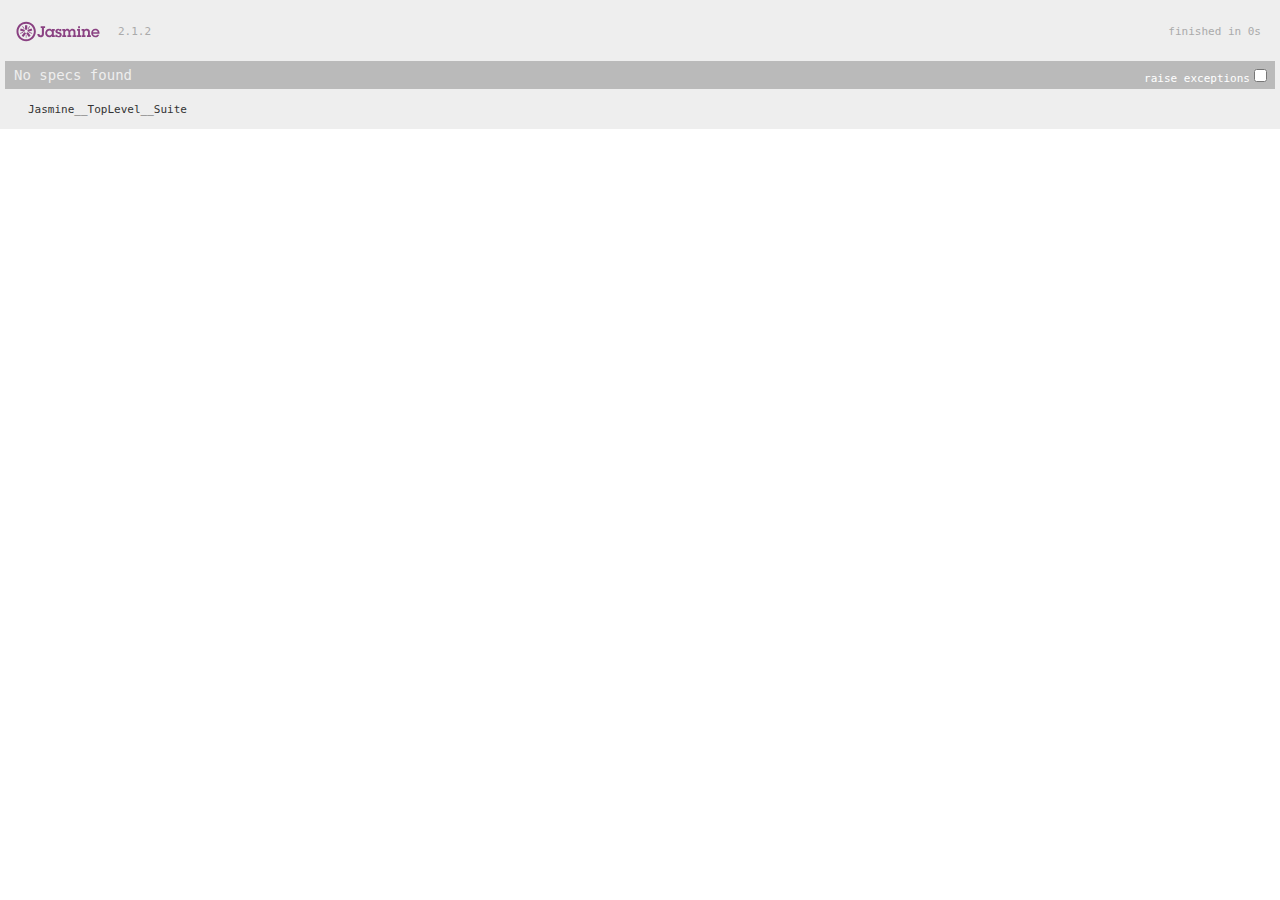
==== SpecRunner.html @ d7ac87a3 "initial commit, jasmine is setup" ====
<!DOCTYPE html>
<html>
<head>
  <meta charset="utf-8">
  <title>Jasmine Spec Runner v2.1.2</title>
  <link rel="shortcut icon" type="image/png" href="lib/jasmine-2.1.2/jasmine_favicon.png">
  <link rel="stylesheet" href="lib/jasmine-2.1.2/jasmine.css">
  
  <script src="lib/jasmine-2.1.2/jasmine.js"></script>
  <script src="lib/jasmine-2.1.2/jasmine-html.js"></script>
  <script src="lib/jasmine-2.1.2/boot.js"></script>

  <!-- include source files here... -->
  <script src='src/board.js'></script>
  
  
  <!-- include spec files here... -->
  <script src="spec/boardSpec.js" type="text/javascript"></script>
  

</head>

<body>
</body>
</html>
---- lib/jasmine-2.1.2/jasmine.css ----
body { overflow-y: scroll; }

.jasmine_html-reporter { background-color: #eee; padding: 5px; margin: -8px; font-size: 11px; font-family: Monaco, "Lucida Console", monospace; line-height: 14px; color: #333; }
.jasmine_html-reporter a { text-decoration: none; }
.jasmine_html-reporter a:hover { text-decoration: underline; }
.jasmine_html-reporter p, .jasmine_html-reporter h1, .jasmine_html-reporter h2, .jasmine_html-reporter h3, .jasmine_html-reporter h4, .jasmine_html-reporter h5, .jasmine_html-reporter h6 { margin: 0; line-height: 14px; }
.jasmine_html-reporter .banner, .jasmine_html-reporter .symbol-summary, .jasmine_html-reporter .summary, .jasmine_html-reporter .result-message, .jasmine_html-reporter .spec .description, .jasmine_html-reporter .spec-detail .description, .jasmine_html-reporter .alert .bar, .jasmine_html-reporter .stack-trace { padding-left: 9px; padding-right: 9px; }
.jasmine_html-reporter .banner { position: relative; }
.jasmine_html-reporter .banner .title { background: url('[data-uri]') no-repeat; background: url('[data-uri]') no-repeat, none; -moz-background-size: 100%; -o-background-size: 100%; -webkit-background-size: 100%; background-size: 100%; display: block; float: left; width: 90px; height: 25px; }
.jasmine_html-reporter .banner .version { margin-left: 14px; position: relative; top: 6px; }
.jasmine_html-reporter .banner .duration { position: absolute; right: 14px; top: 6px; }
.jasmine_html-reporter #jasmine_content { position: fixed; right: 100%; }
.jasmine_html-reporter .version { color: #aaa; }
.jasmine_html-reporter .banner { margin-top: 14px; }
.jasmine_html-reporter .duration { color: #aaa; float: right; }
.jasmine_html-reporter .symbol-summary { overflow: hidden; *zoom: 1; margin: 14px 0; }
.jasmine_html-reporter .symbol-summary li { display: inline-block; height: 8px; width: 14px; font-size: 16px; }
.jasmine_html-reporter .symbol-summary li.passed { font-size: 14px; }
.jasmine_html-reporter .symbol-summary li.passed:before { color: #007069; content: "\02022"; }
.jasmine_html-reporter .symbol-summary li.failed { line-height: 9px; }
.jasmine_html-reporter .symbol-summary li.failed:before { color: #ca3a11; content: "\d7"; font-weight: bold; margin-left: -1px; }
.jasmine_html-reporter .symbol-summary li.disabled { font-size: 14px; }
.jasmine_html-reporter .symbol-summary li.disabled:before { color: #bababa; content: "\02022"; }
.jasmine_html-reporter .symbol-summary li.pending { line-height: 17px; }
.jasmine_html-reporter .symbol-summary li.pending:before { color: #ba9d37; content: "*"; }
.jasmine_html-reporter .symbol-summary li.empty { font-size: 14px; }
.jasmine_html-reporter .symbol-summary li.empty:before { color: #ba9d37; content: "\02022"; }
.jasmine_html-reporter .exceptions { color: #fff; float: right; margin-top: 5px; margin-right: 5px; }
.jasmine_html-reporter .bar { line-height: 28px; font-size: 14px; display: block; color: #eee; }
.jasmine_html-reporter .bar.failed { background-color: #ca3a11; }
.jasmine_html-reporter .bar.passed { background-color: #007069; }
.jasmine_html-reporter .bar.skipped { background-color: #bababa; }
.jasmine_html-reporter .bar.errored { background-color: #ca3a11; }
.jasmine_html-reporter .bar.menu { background-color: #fff; color: #aaa; }
.jasmine_html-reporter .bar.menu a { color: #333; }
.jasmine_html-reporter .bar a { color: white; }
.jasmine_html-reporter.spec-list .bar.menu.failure-list, .jasmine_html-reporter.spec-list .results .failures { display: none; }
.jasmine_html-reporter.failure-list .bar.menu.spec-list, .jasmine_html-reporter.failure-list .summary { display: none; }
.jasmine_html-reporter .running-alert { background-color: #666; }
.jasmine_html-reporter .results { margin-top: 14px; }
.jasmine_html-reporter.showDetails .summaryMenuItem { font-weight: normal; text-decoration: inherit; }
.jasmine_html-reporter.showDetails .summaryMenuItem:hover { text-decoration: underline; }
.jasmine_html-reporter.showDetails .detailsMenuItem { font-weight: bold; text-decoration: underline; }
.jasmine_html-reporter.showDetails .summary { display: none; }
.jasmine_html-reporter.showDetails #details { display: block; }
.jasmine_html-reporter .summaryMenuItem { font-weight: bold; text-decoration: underline; }
.jasmine_html-reporter .summary { margin-top: 14px; }
.jasmine_html-reporter .summary ul { list-style-type: none; margin-left: 14px; padding-top: 0; padding-left: 0; }
.jasmine_html-reporter .summary ul.suite { margin-top: 7px; margin-bottom: 7px; }
.jasmine_html-reporter .summary li.passed a { color: #007069; }
.jasmine_html-reporter .summary li.failed a { color: #ca3a11; }
.jasmine_html-reporter .summary li.empty a { color: #ba9d37; }
.jasmine_html-reporter .summary li.pending a { color: #ba9d37; }
.jasmine_html-reporter .description + .suite { margin-top: 0; }
.jasmine_html-reporter .suite { margin-top: 14px; }
.jasmine_html-reporter .suite a { color: #333; }
.jasmine_html-reporter .failures .spec-detail { margin-bottom: 28px; }
.jasmine_html-reporter .failures .spec-detail .description { background-color: #ca3a11; }
.jasmine_html-reporter .failures .spec-detail .description a { color: white; }
.jasmine_html-reporter .result-message { padding-top: 14px; color: #333; white-space: pre; }
.jasmine_html-reporter .result-message span.result { display: block; }
.jasmine_html-reporter .stack-trace { margin: 5px 0 0 0; max-height: 224px; overflow: auto; line-height: 18px; color: #666; border: 1px solid #ddd; background: white; white-space: pre; }
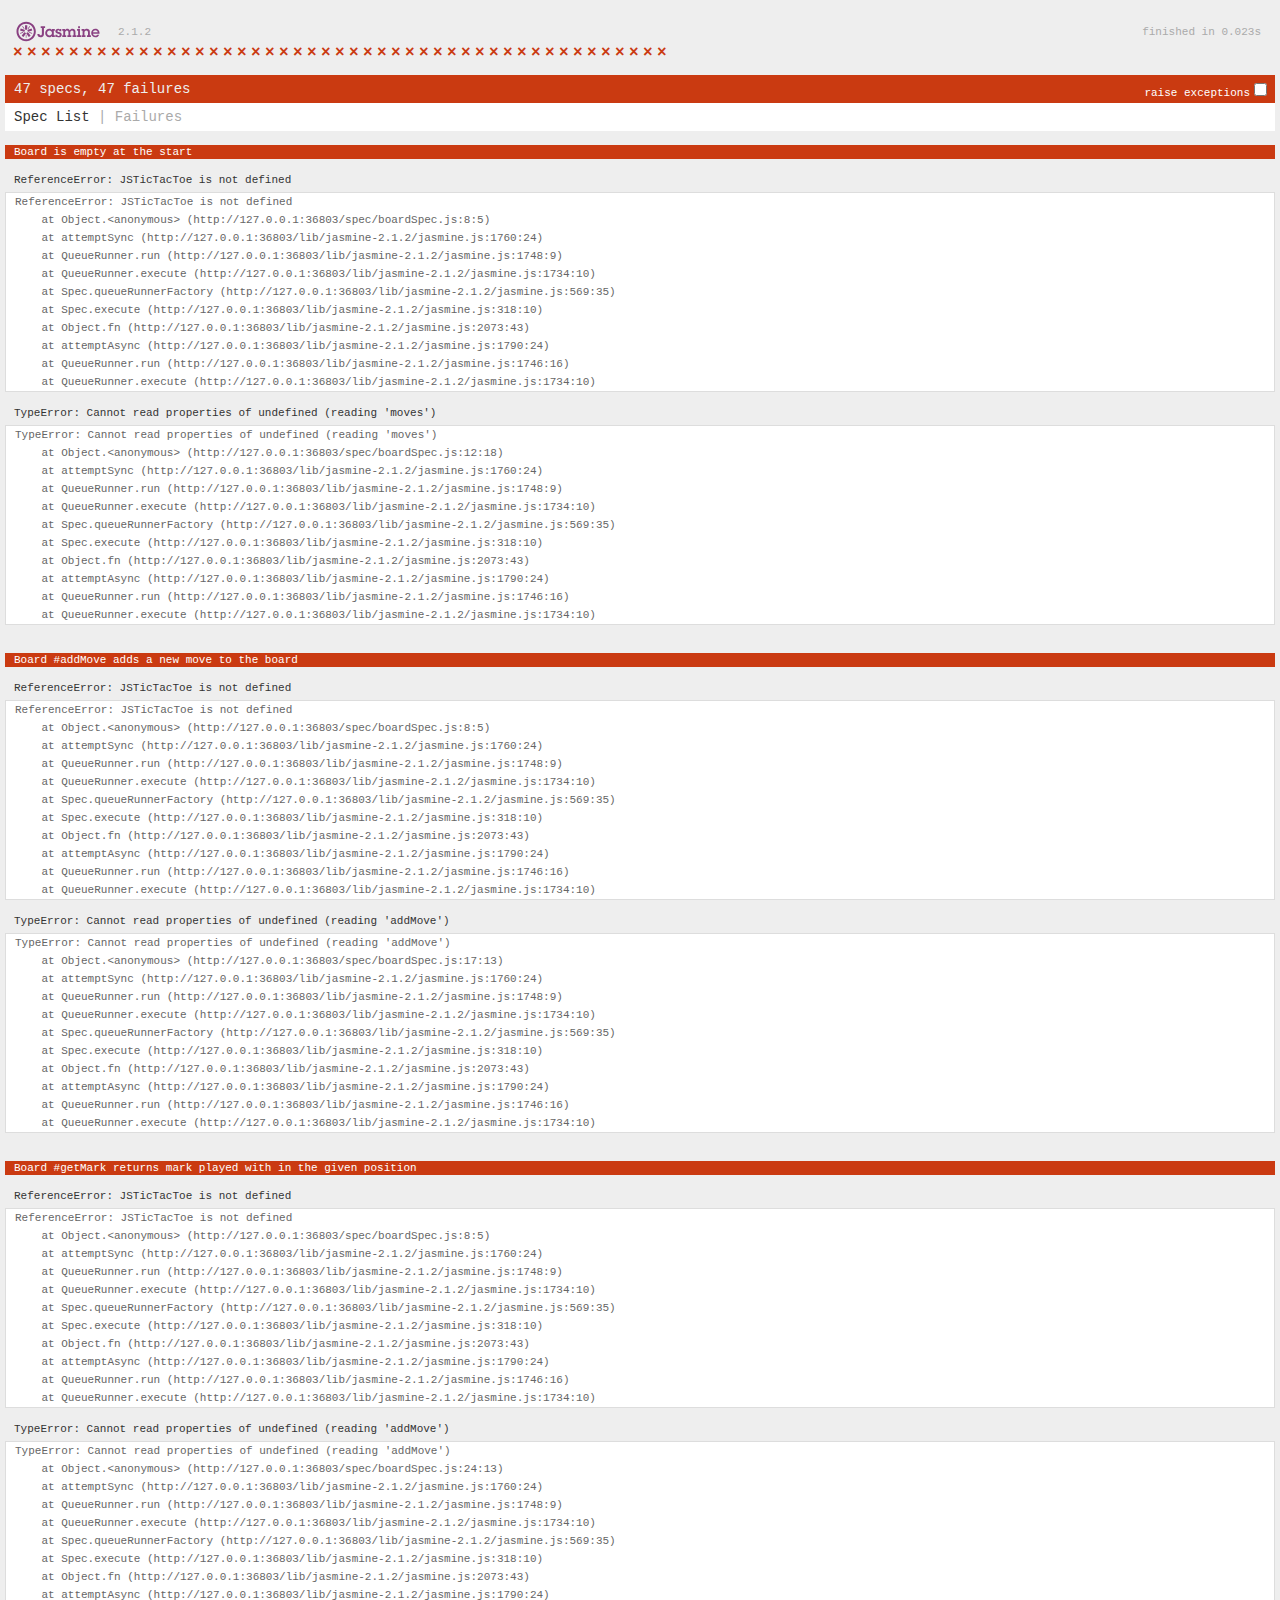
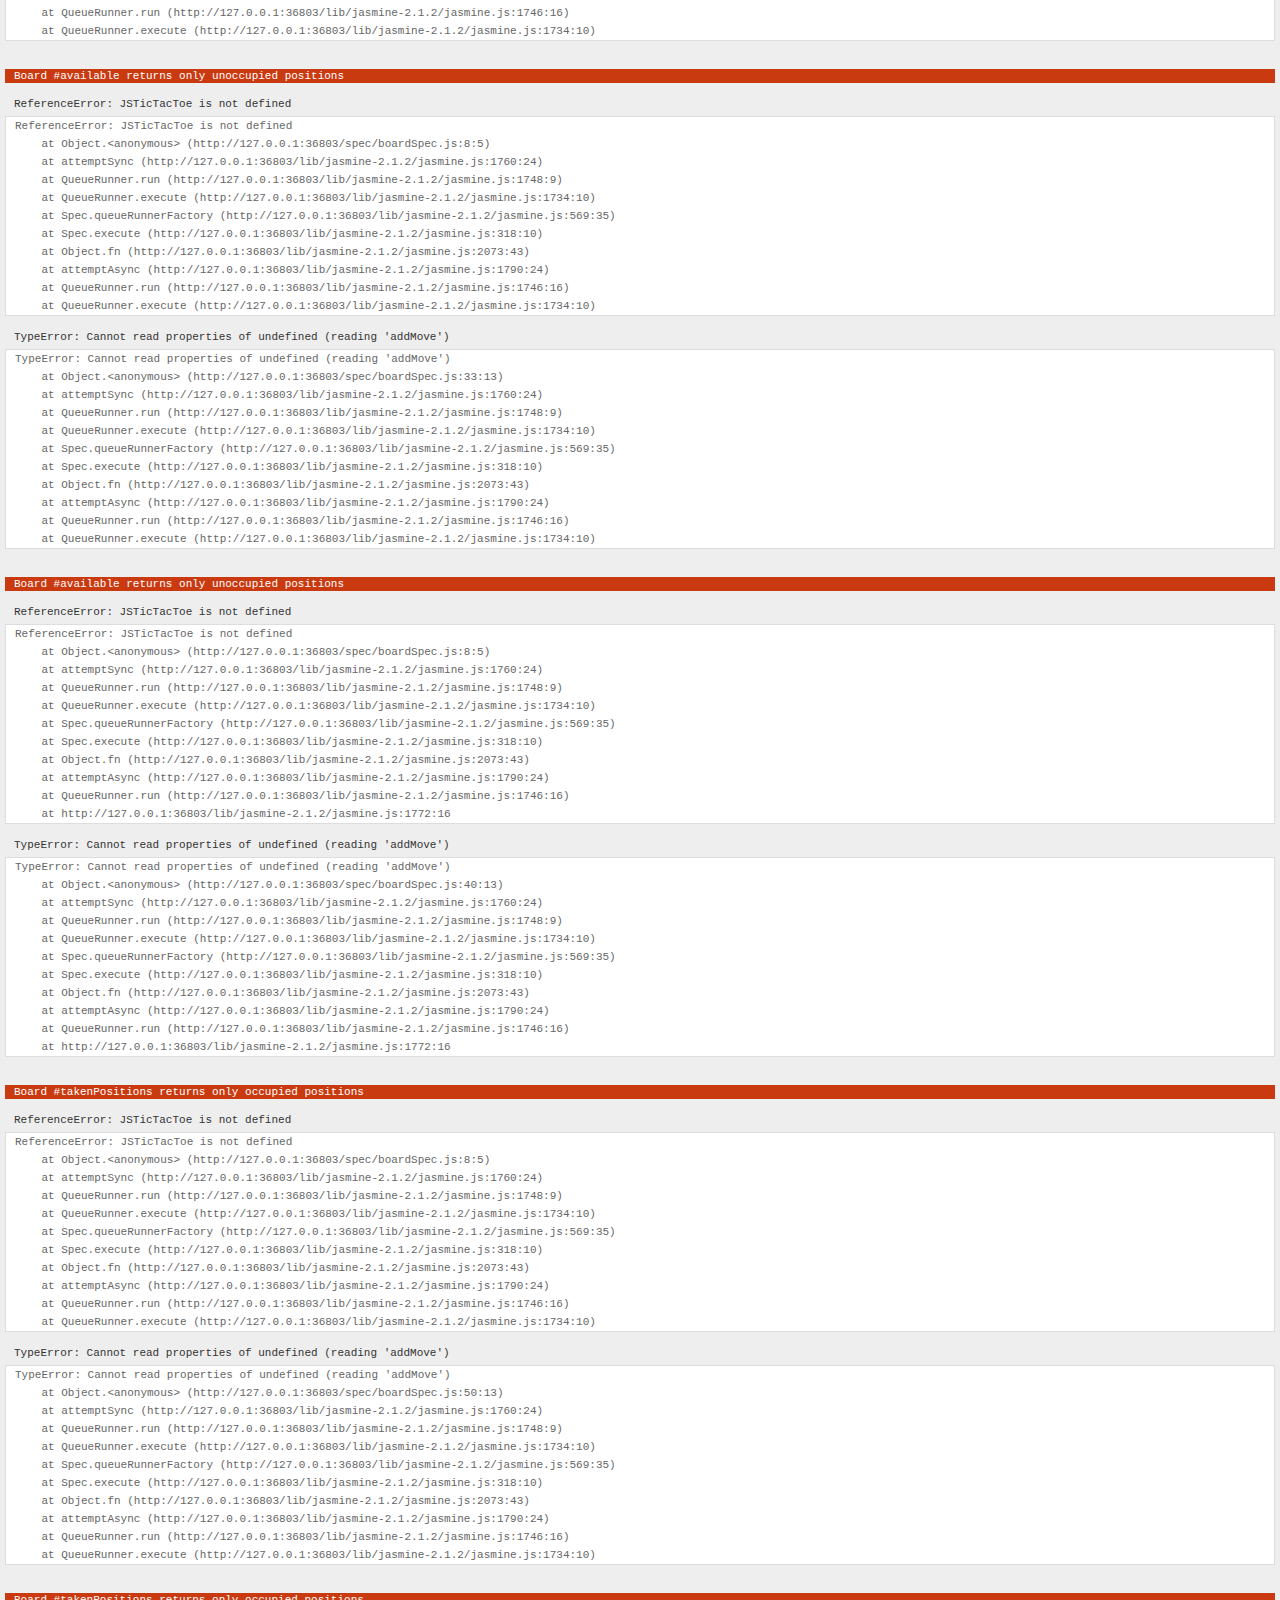
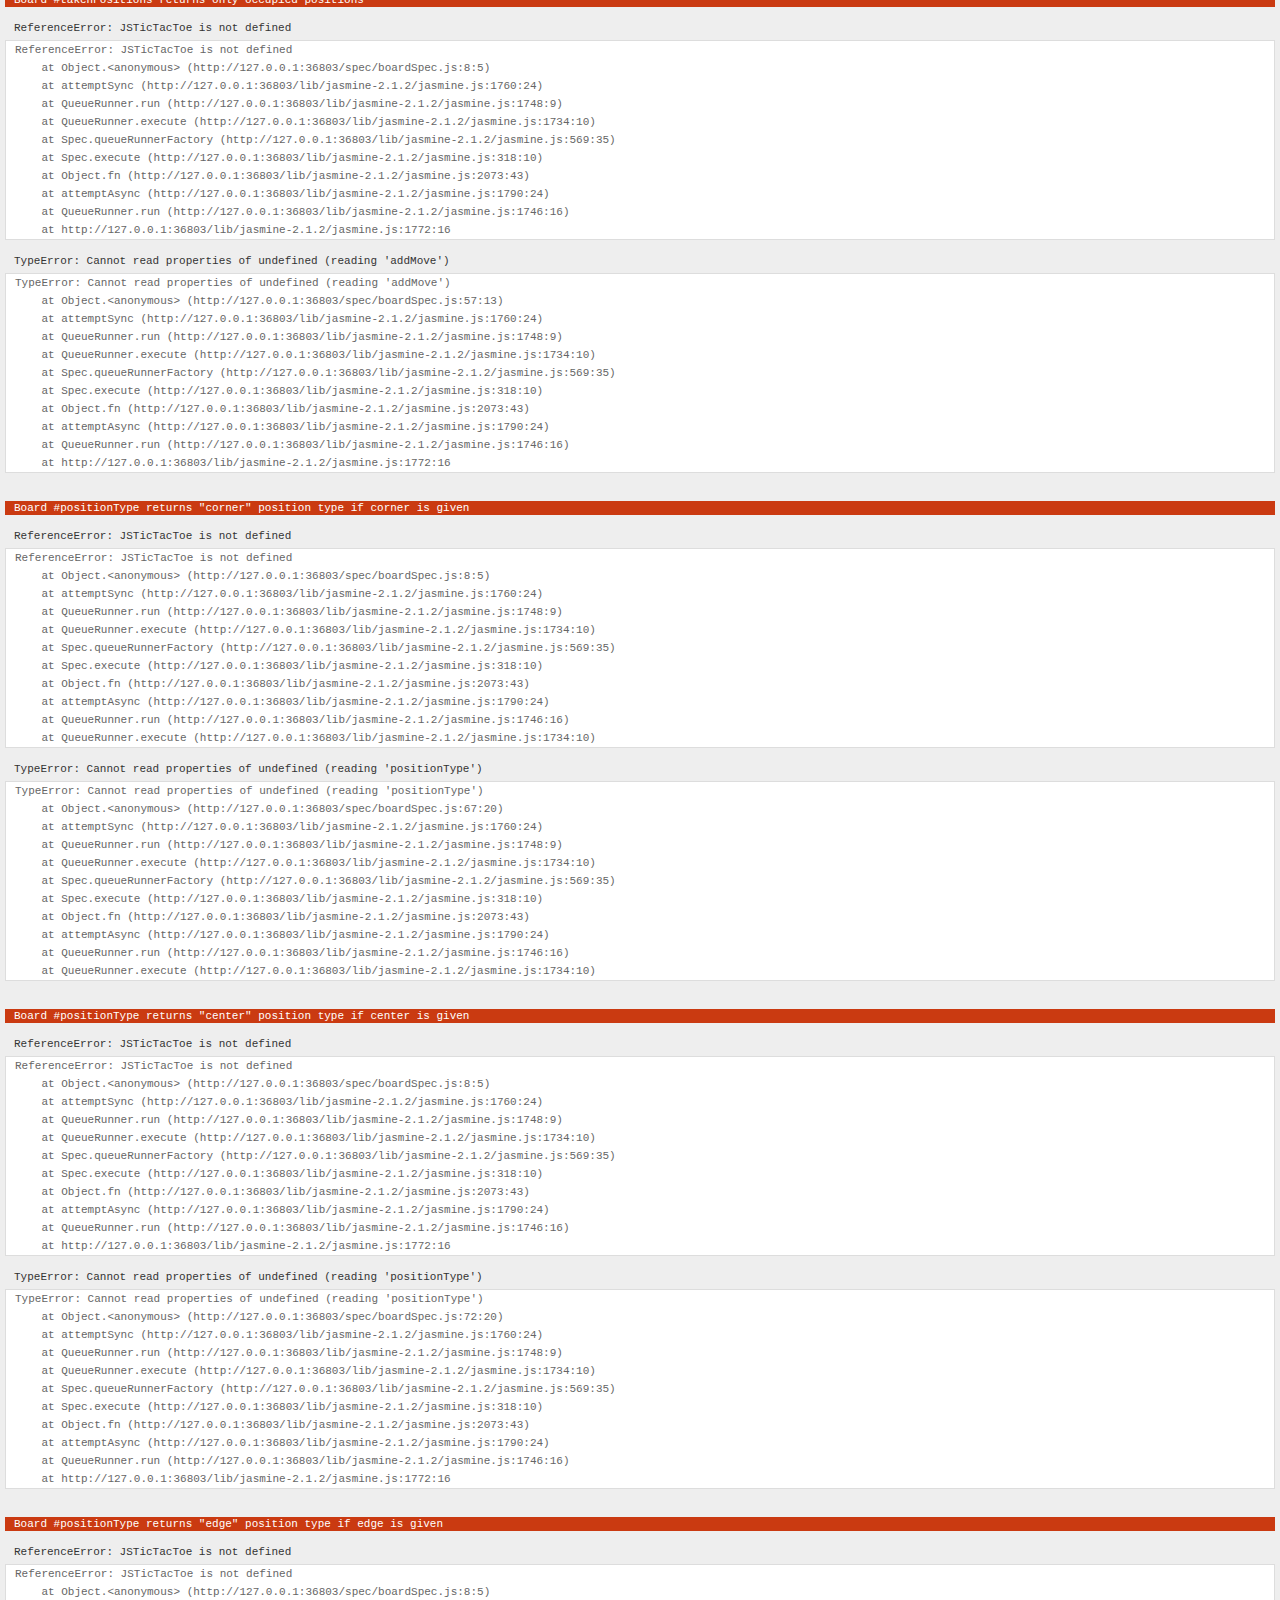
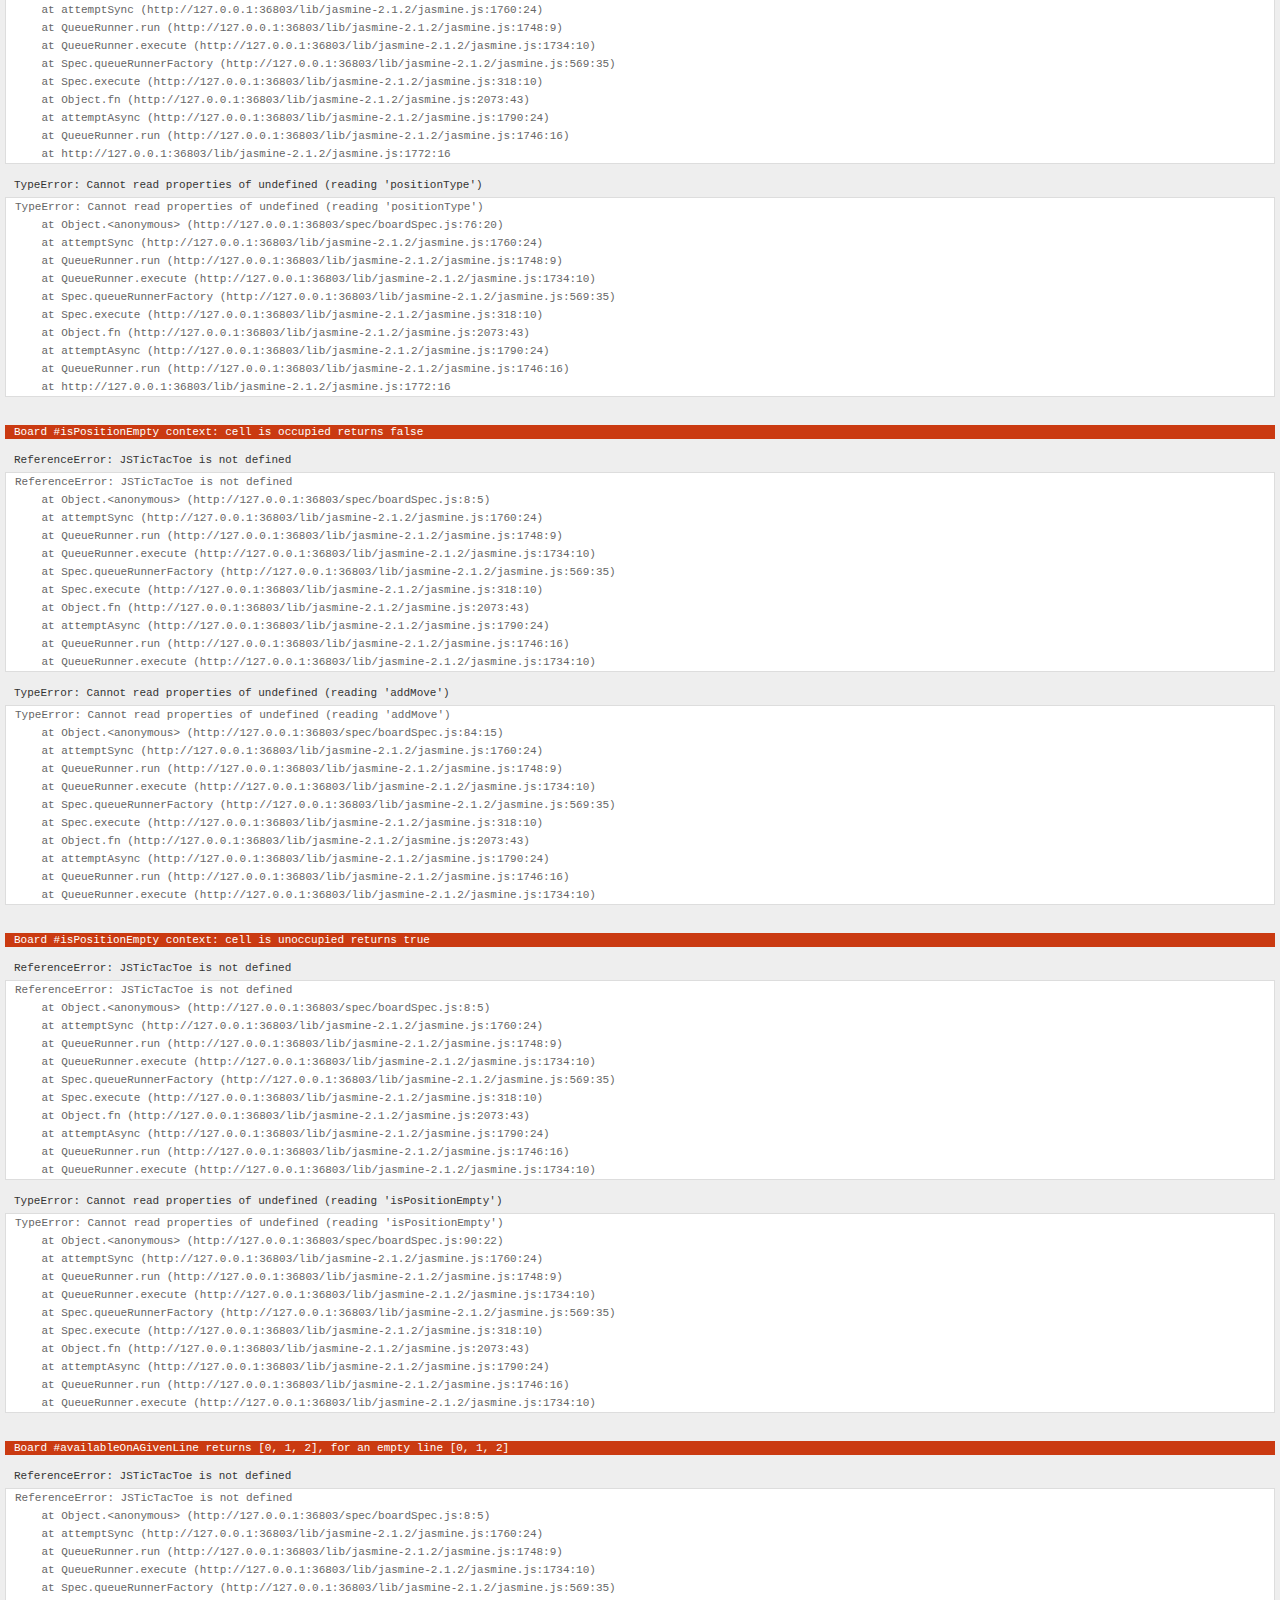
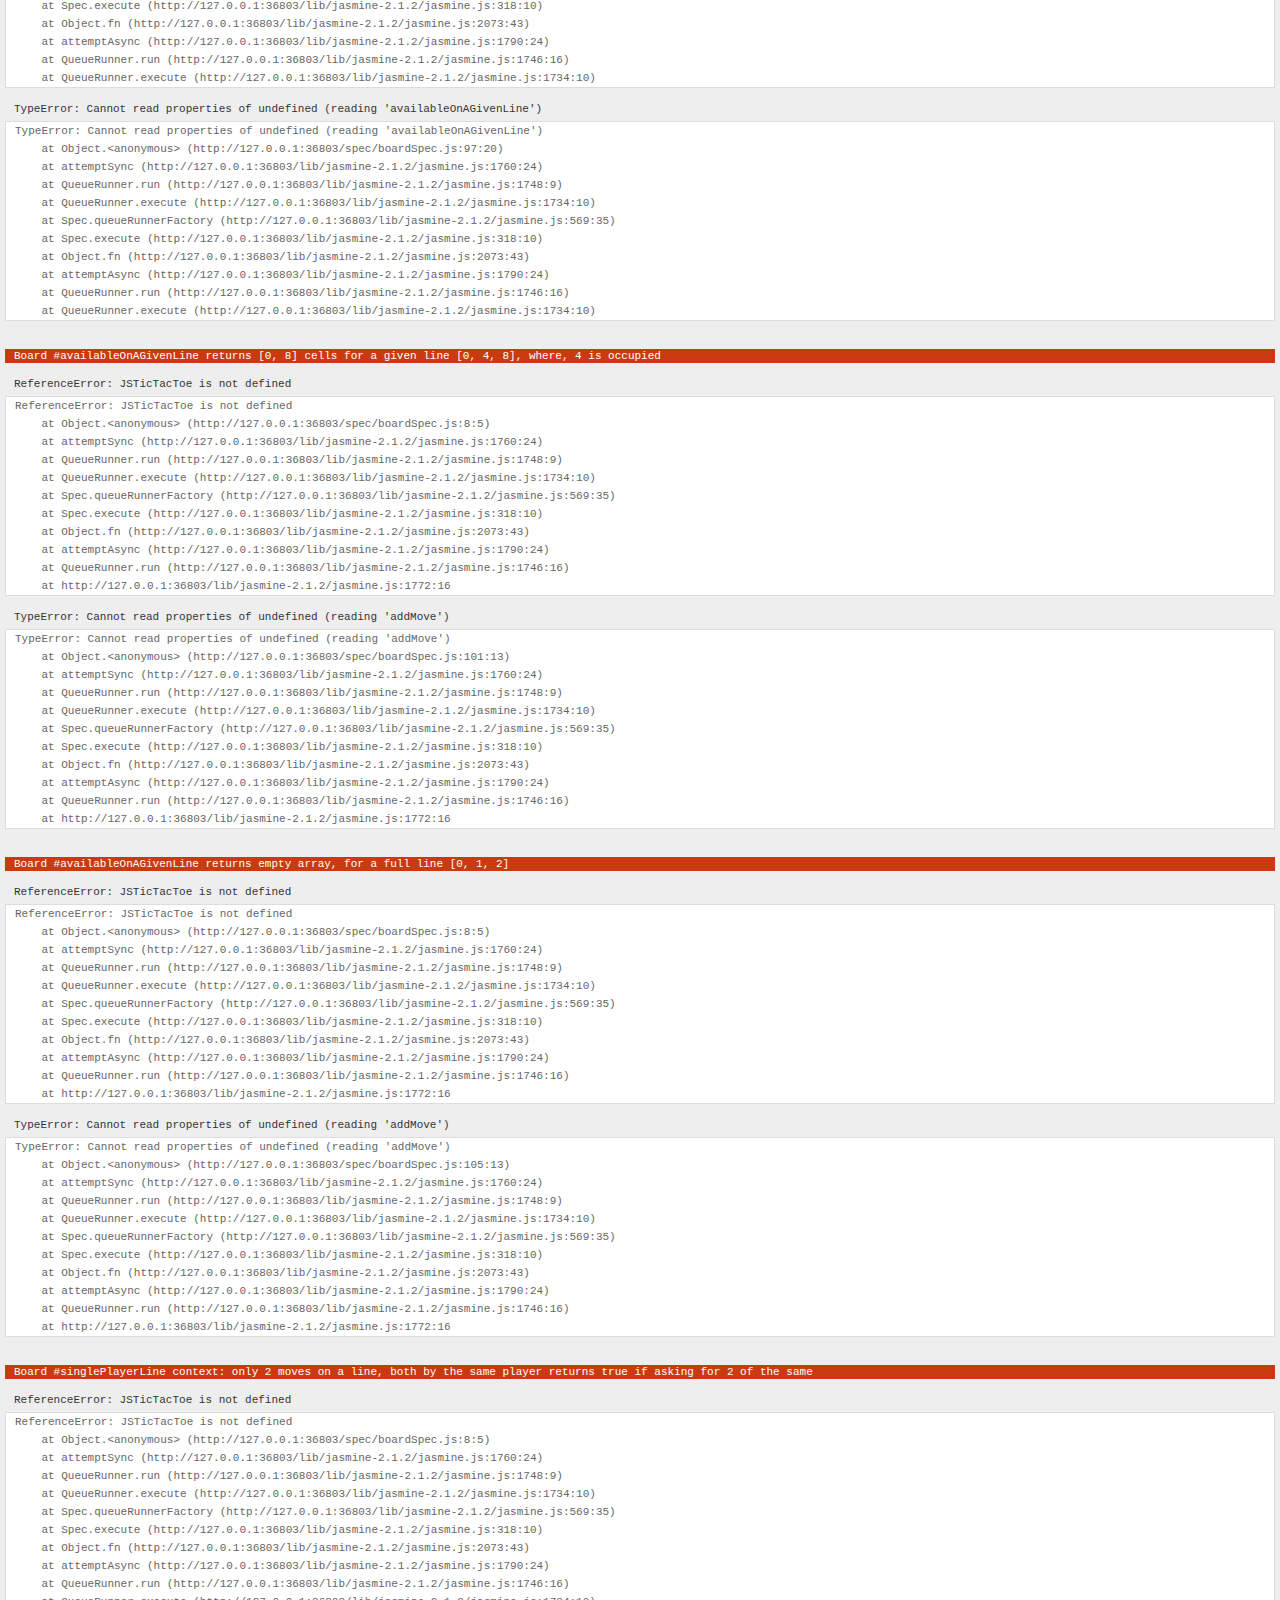
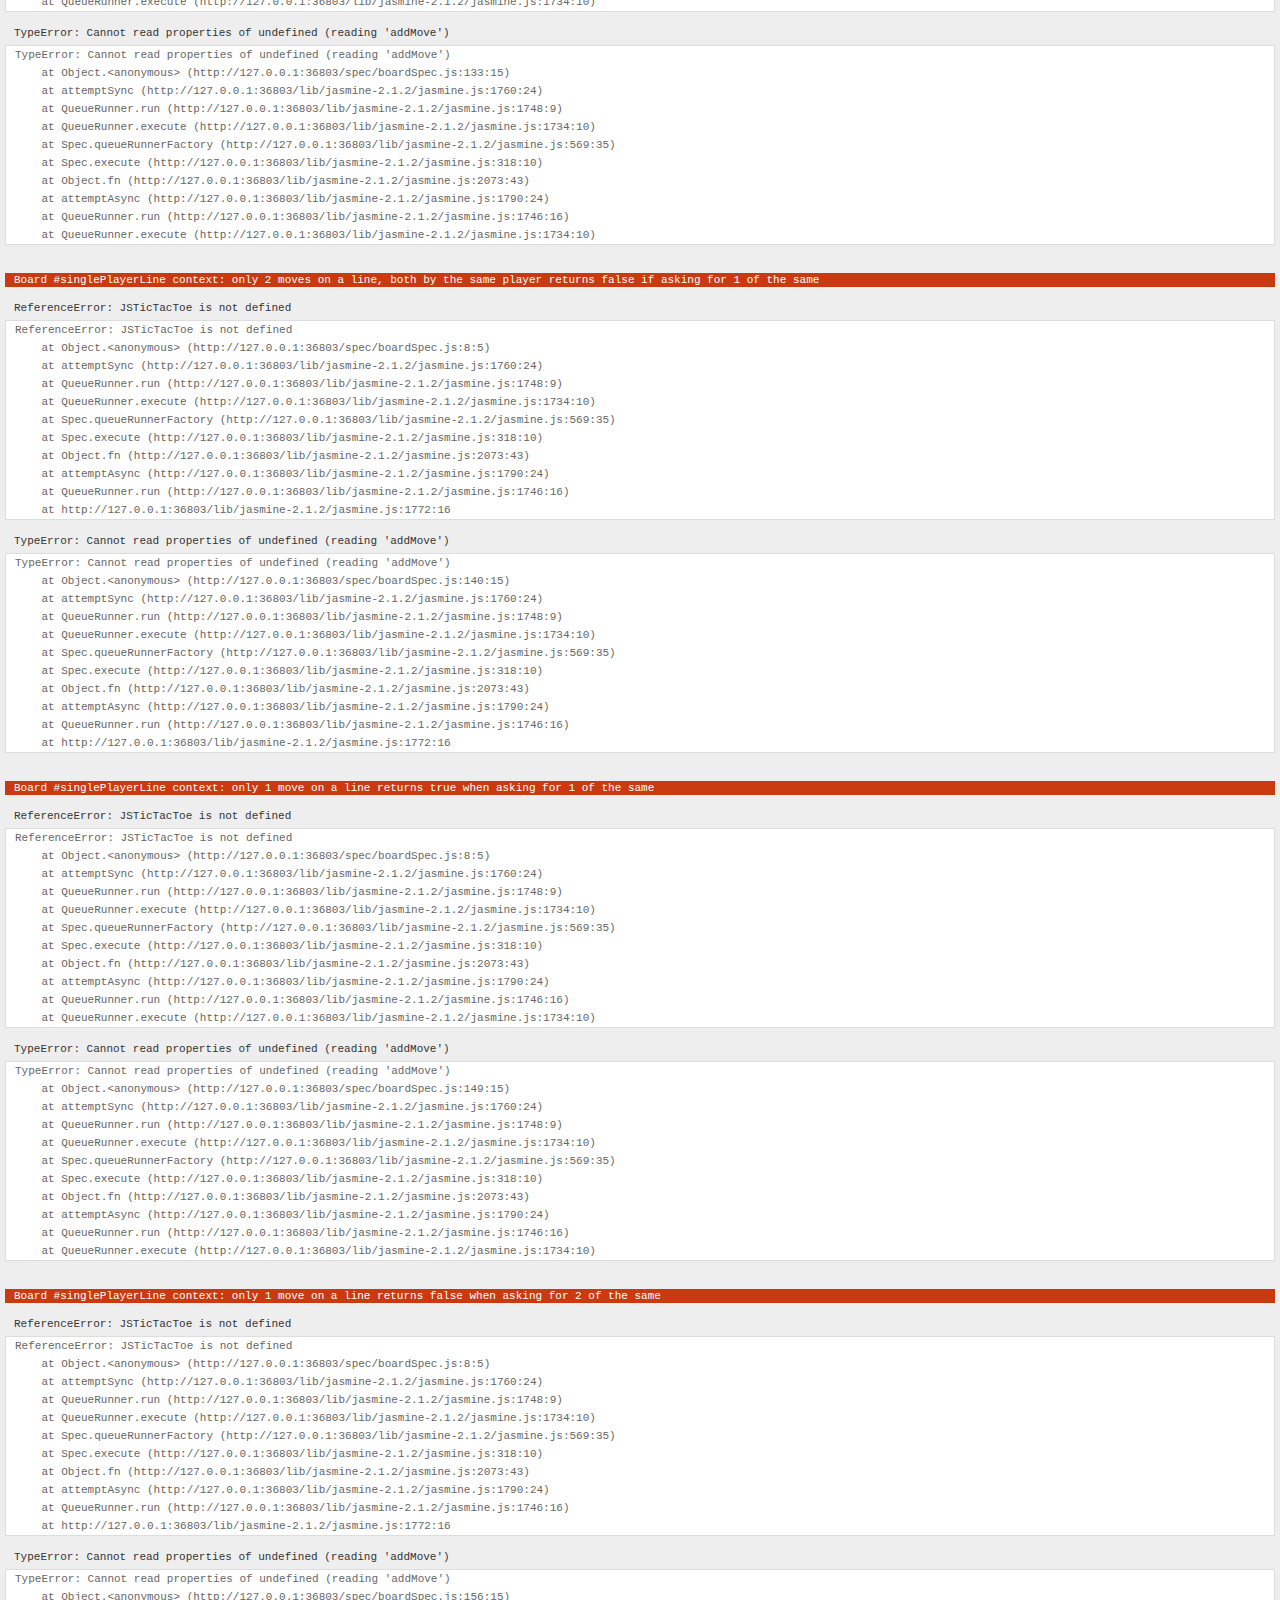
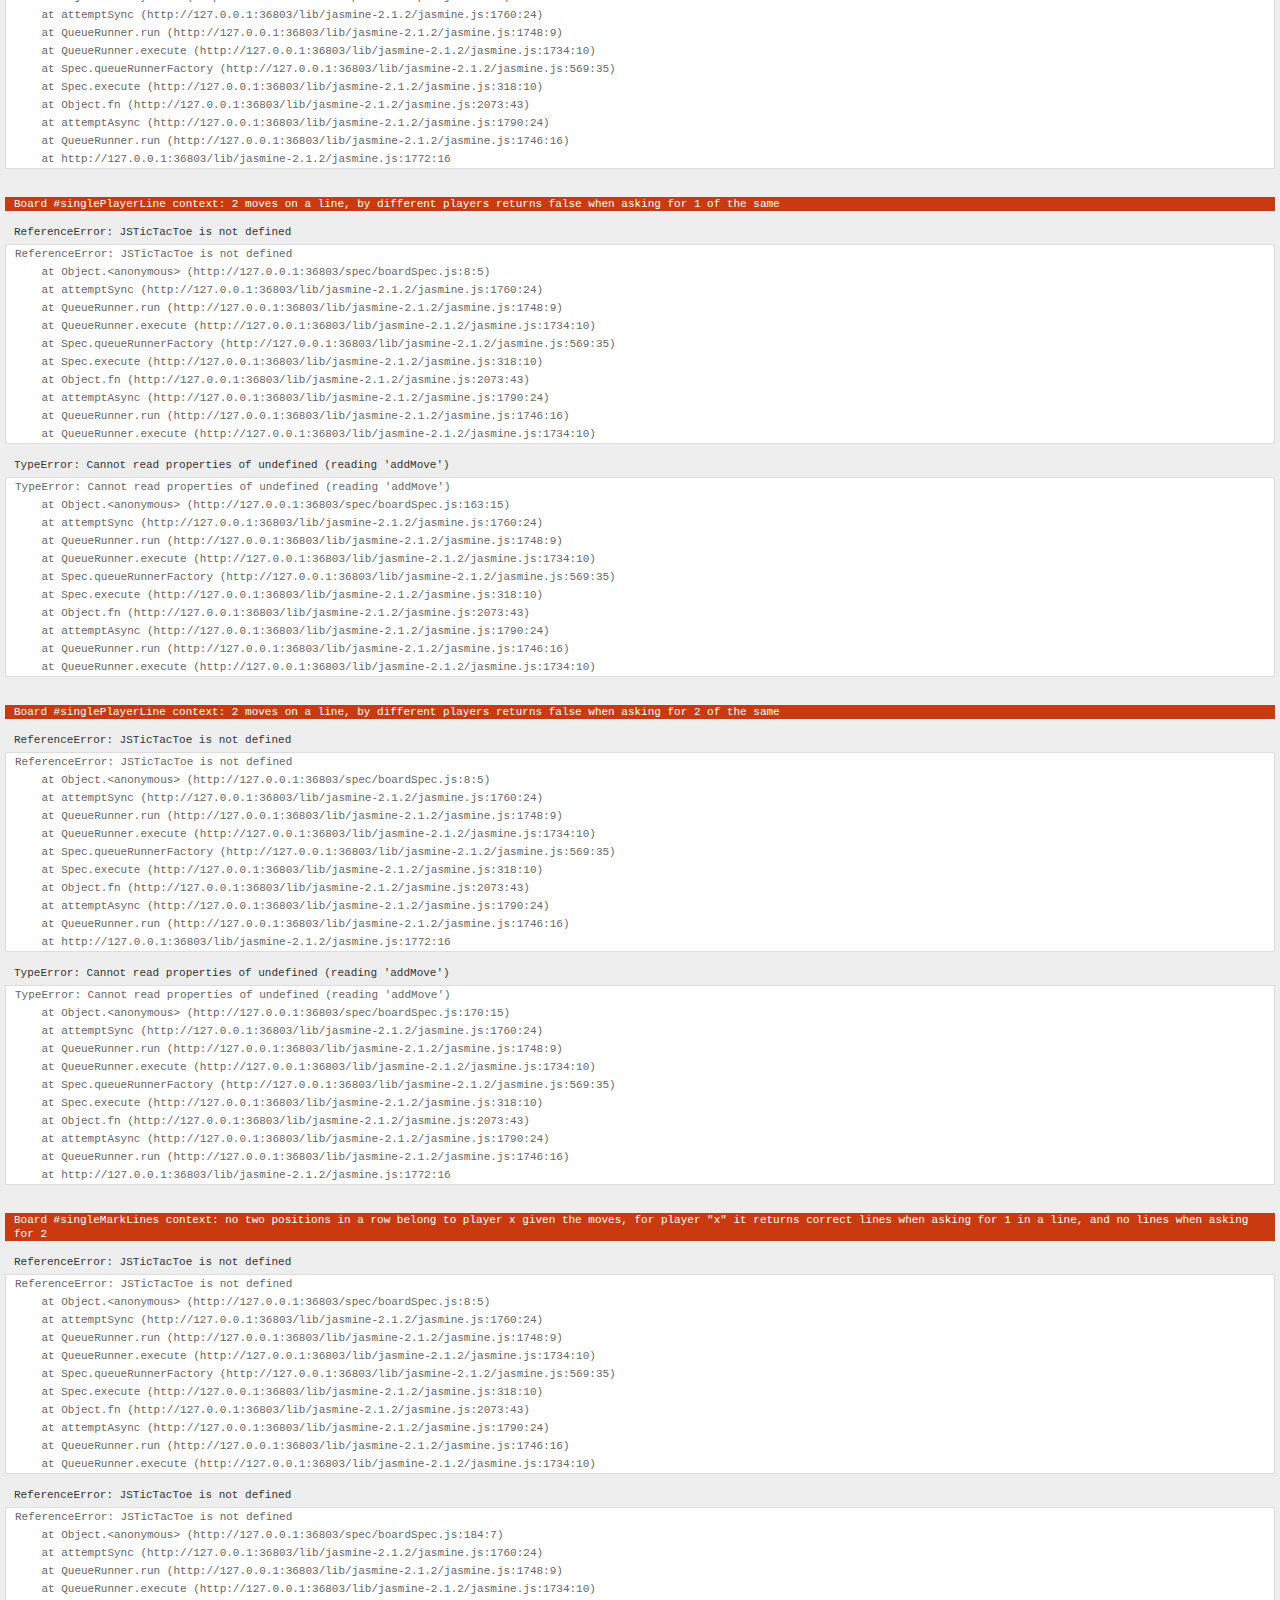
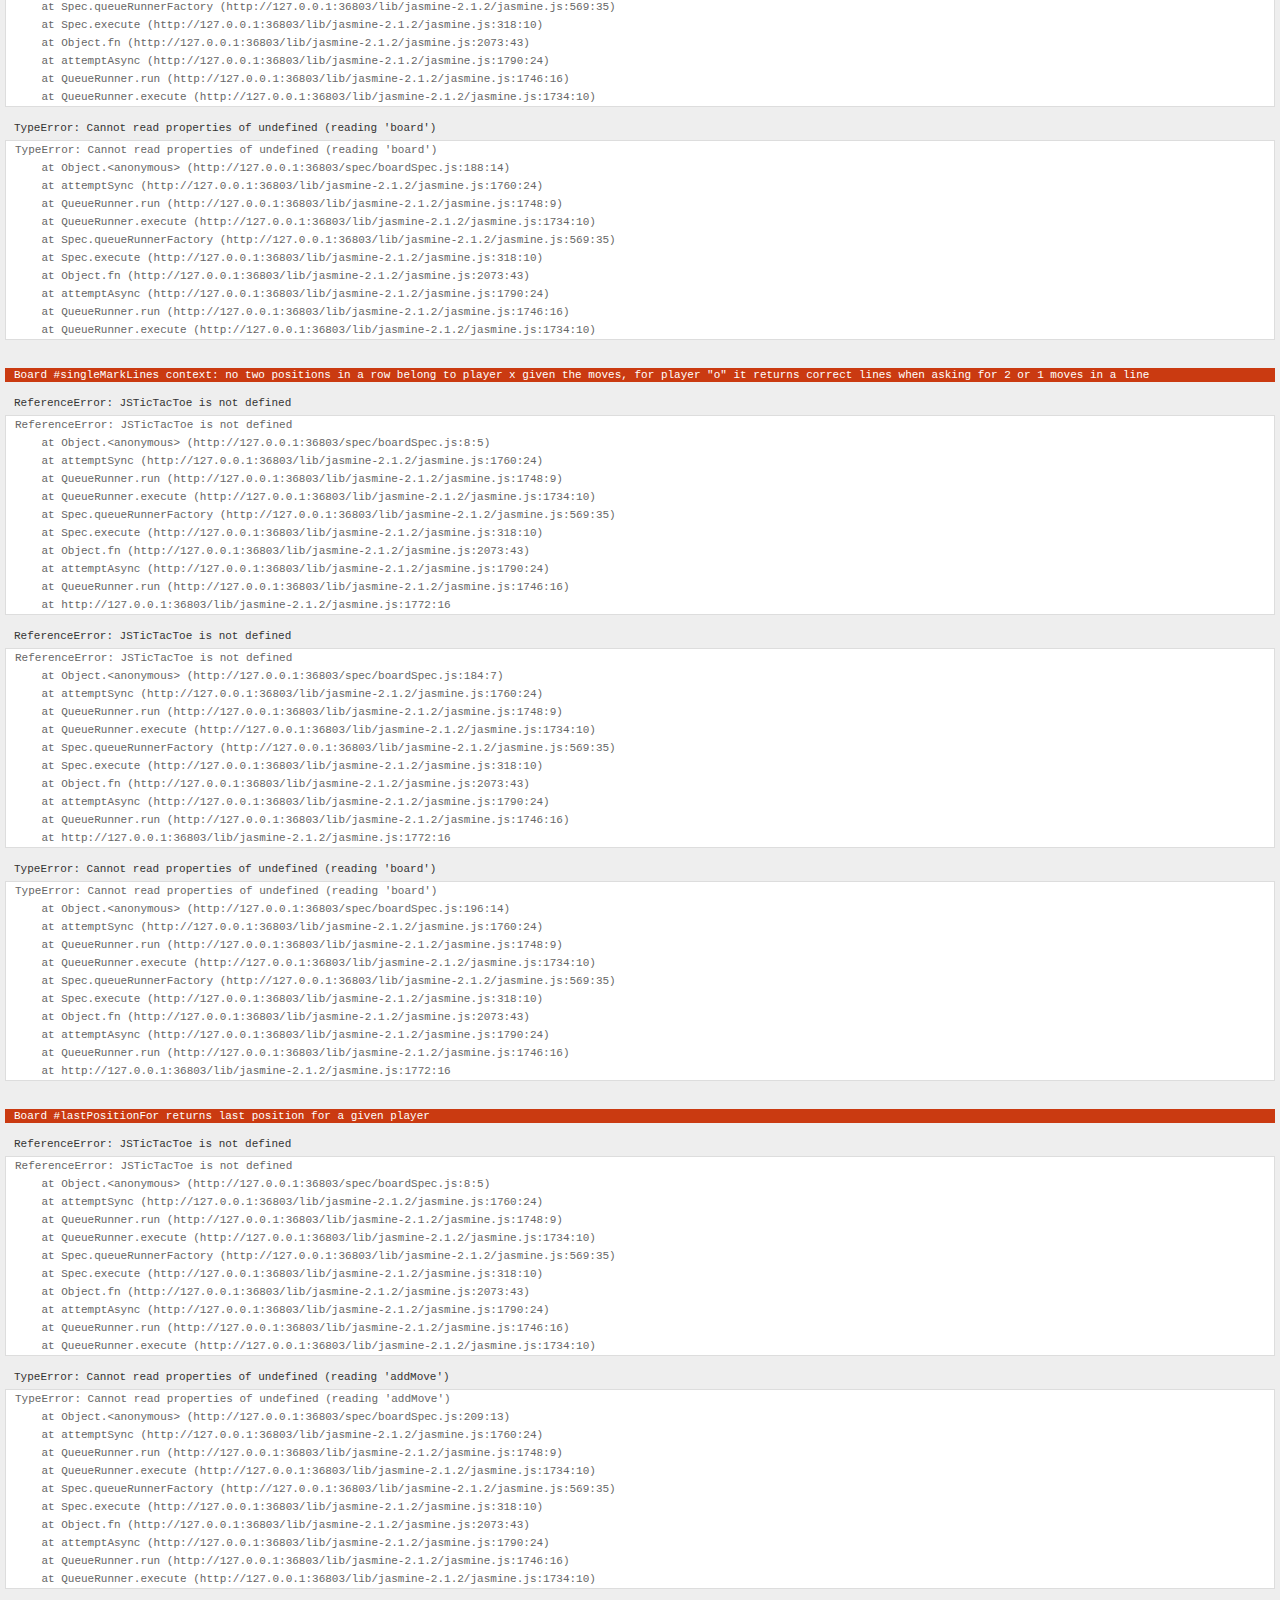
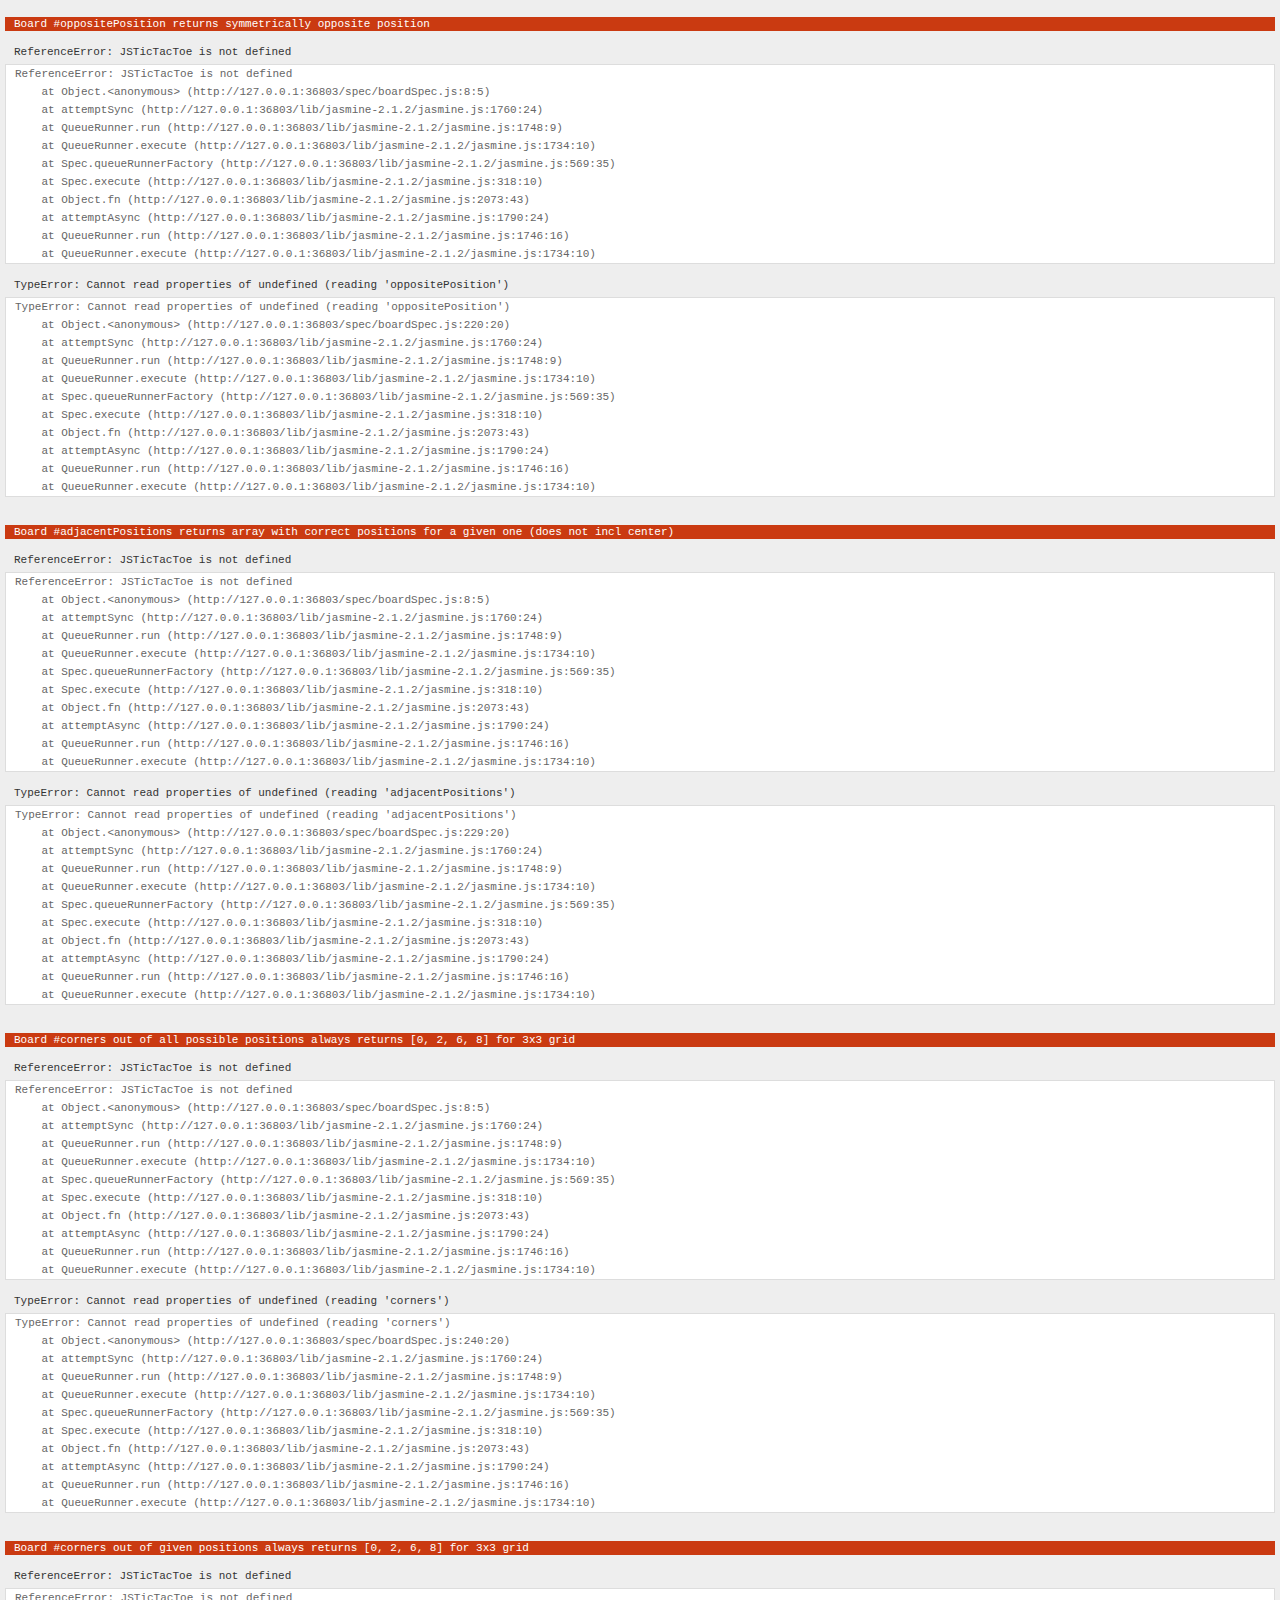
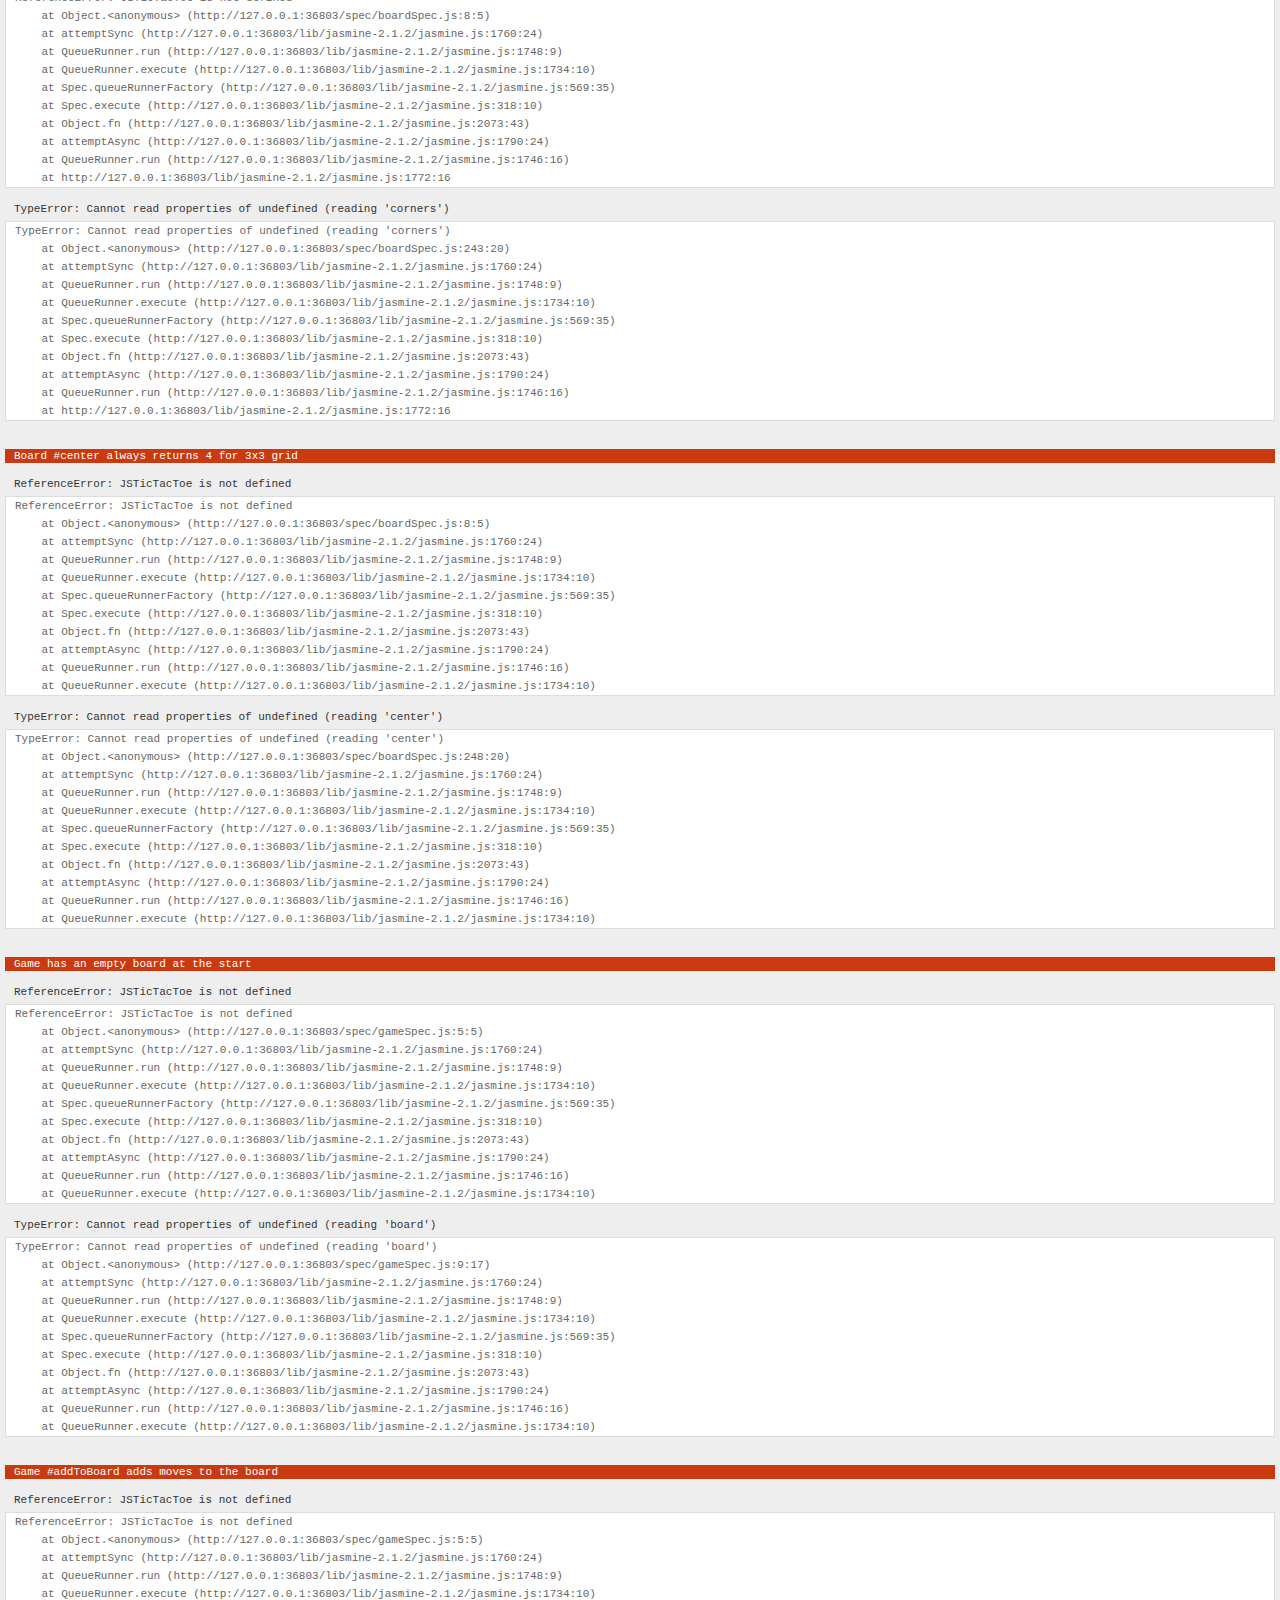
==== commit 80e043c0: "attemting to use requirejs, failing miserably" ====
--- a/SpecRunner.html
+++ b/SpecRunner.html
@@ -11,11 +11,15 @@
   <script src="lib/jasmine-2.1.2/boot.js"></script>
 
   <!-- include source files here... -->
-  <script src='src/board.js'></script>
-  
+  <script data-main="src/main" src="bower_components/require.js"></script>
+ <!--  // <script src='src/board.js'></script>
+  // <script src='src/game.js'></script>
+  // <script src='src/ai.js'></script> -->
   
   <!-- include spec files here... -->
   <script src="spec/boardSpec.js" type="text/javascript"></script>
+  <script src="spec/gameSpec.js" type="text/javascript"></script>
+  <script src="spec/aiSpec.js" type="text/javascript"></script>
   
 
 </head>
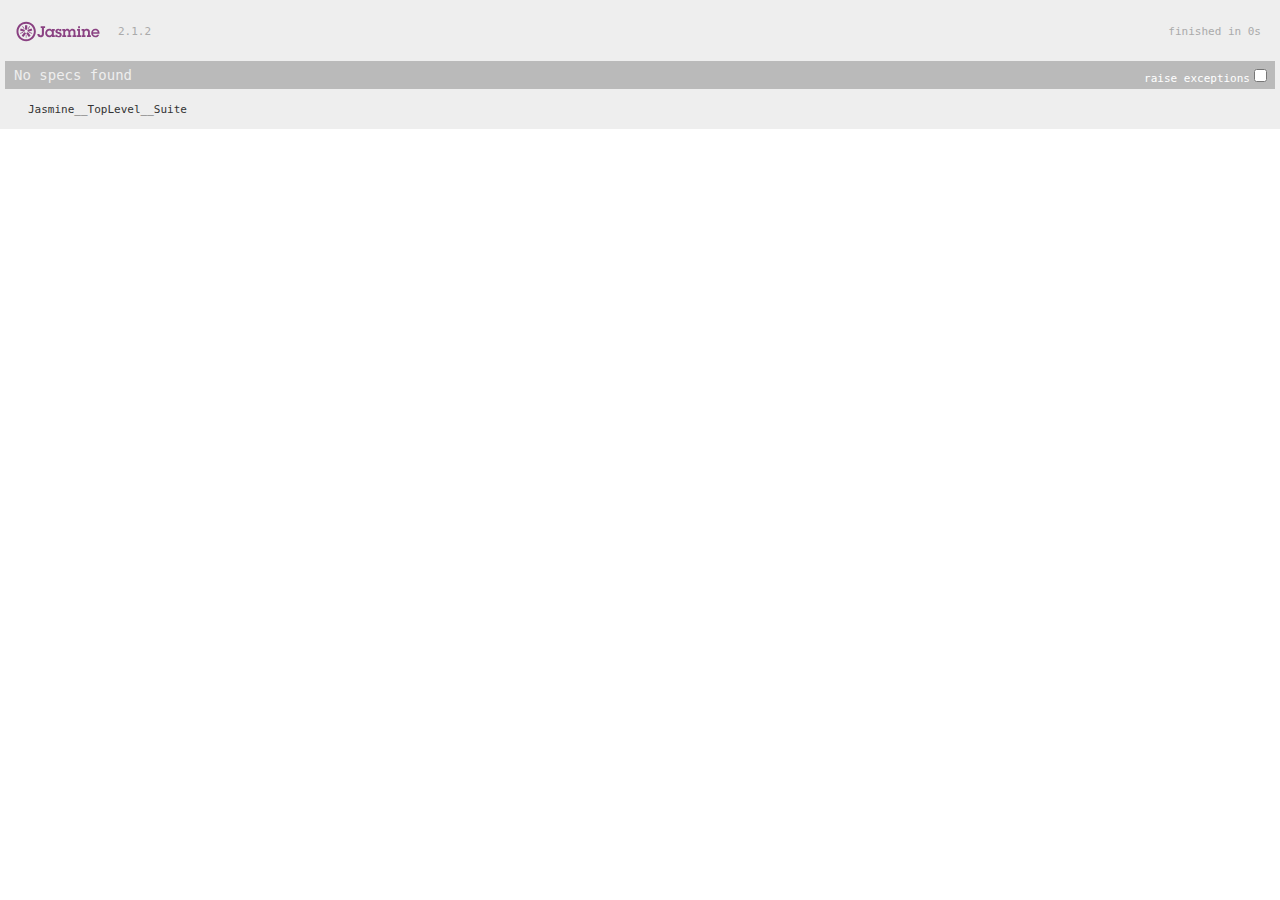
==== commit 44b4d8a7: "requirejs is half way there" ====
--- a/SpecRunner.html
+++ b/SpecRunner.html
@@ -11,16 +11,17 @@
   <script src="lib/jasmine-2.1.2/boot.js"></script>
 
   <!-- include source files here... -->
-  <script data-main="src/main" src="bower_components/require.js"></script>
+  <script data-main="spec/mainSpec" src="bower_components/requirejs/require.js">
+  </script>
  <!--  // <script src='src/board.js'></script>
   // <script src='src/game.js'></script>
   // <script src='src/ai.js'></script> -->
   
   <!-- include spec files here... -->
-  <script src="spec/boardSpec.js" type="text/javascript"></script>
-  <script src="spec/gameSpec.js" type="text/javascript"></script>
-  <script src="spec/aiSpec.js" type="text/javascript"></script>
-  
+  <!-- // <script src="spec/boardSpec.js" type="text/javascript"></script>
+  // <script src="spec/gameSpec.js" type="text/javascript"></script>
+  // <script src="spec/aiSpec.js" type="text/javascript"></script>
+   -->
 
 </head>
 
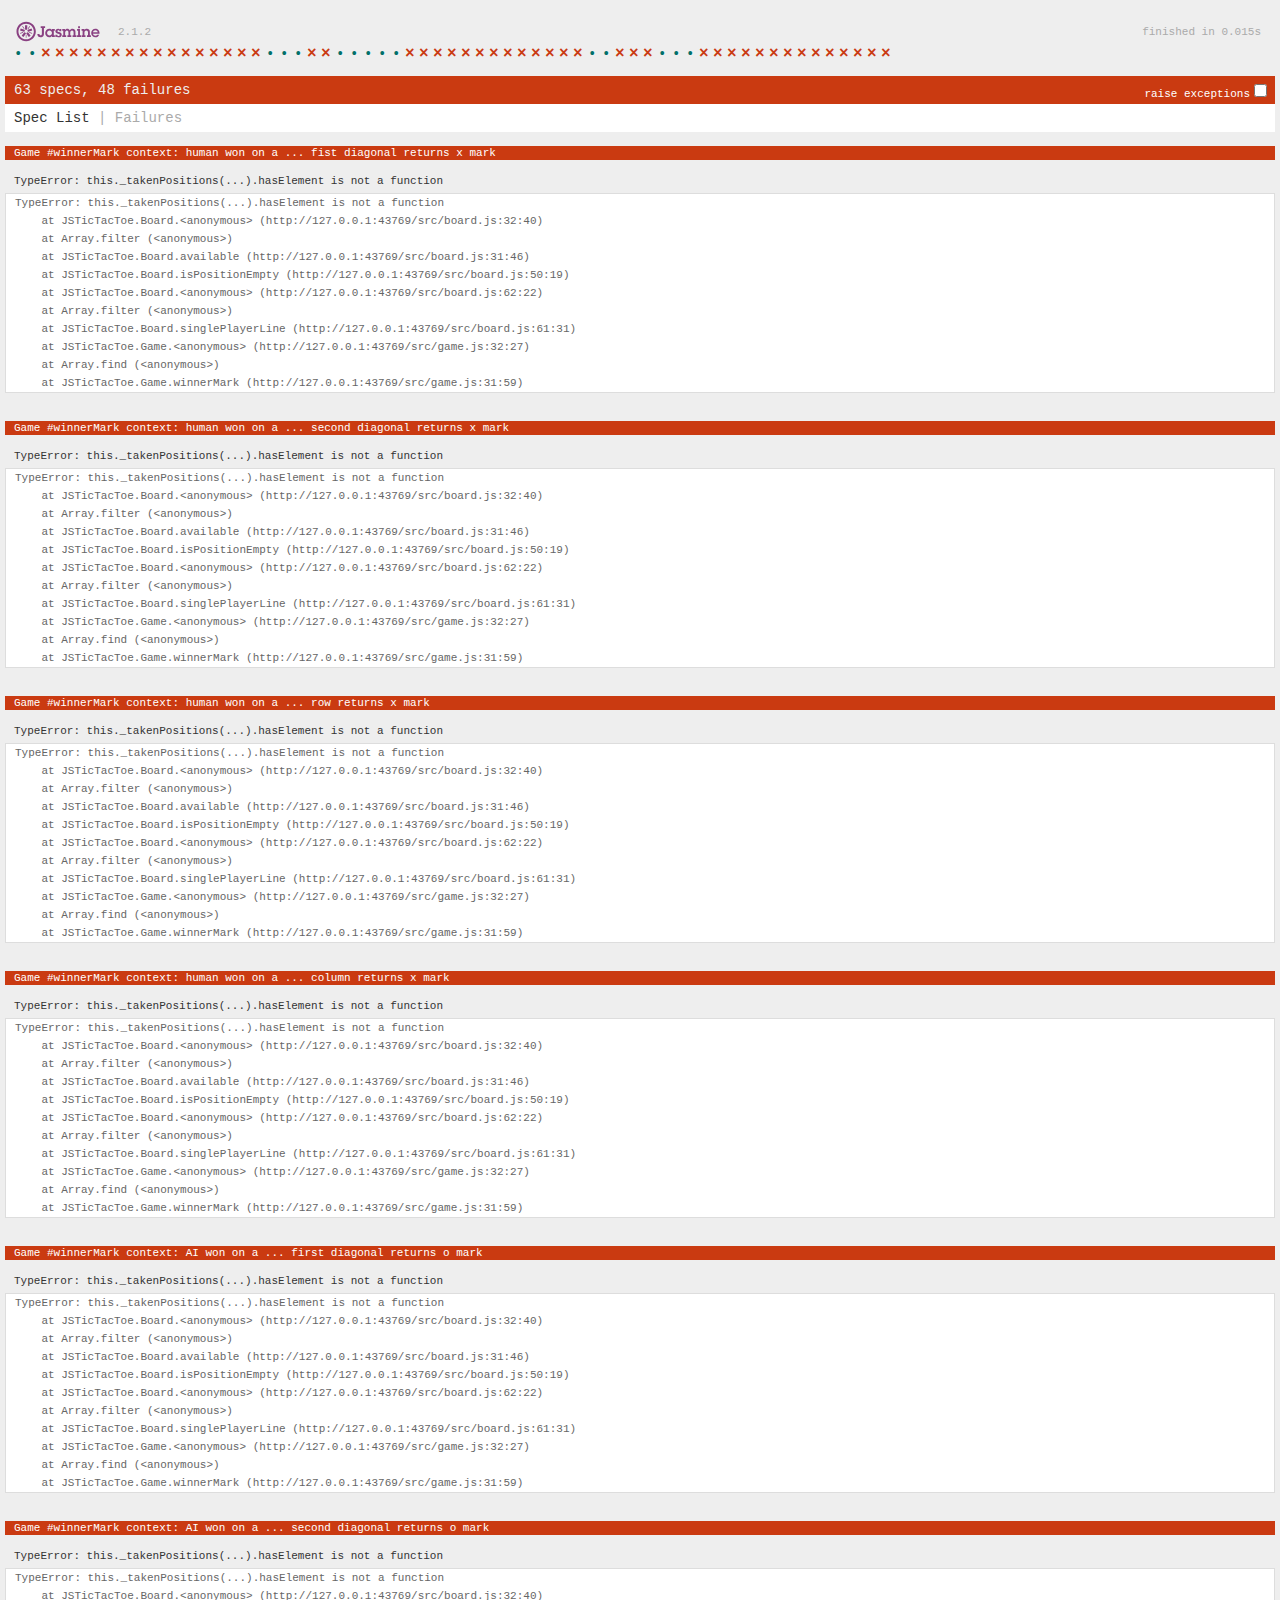
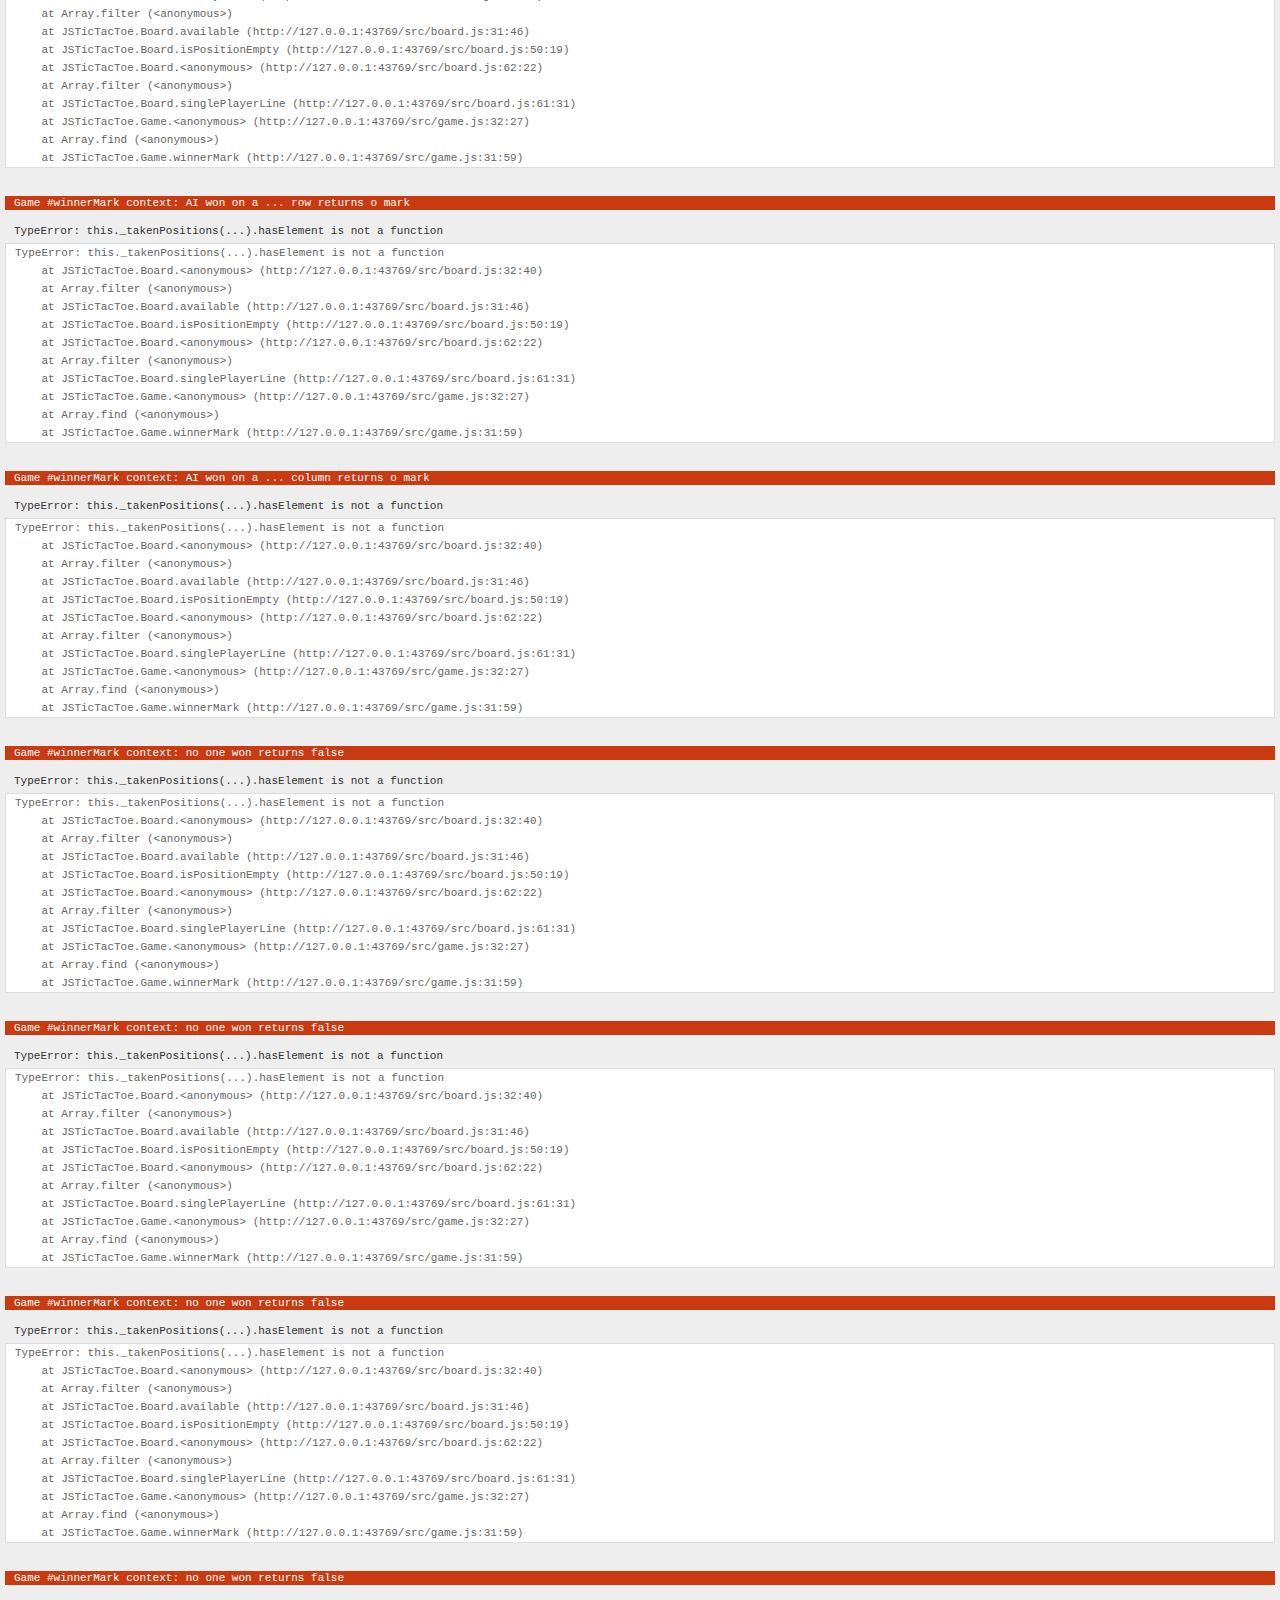
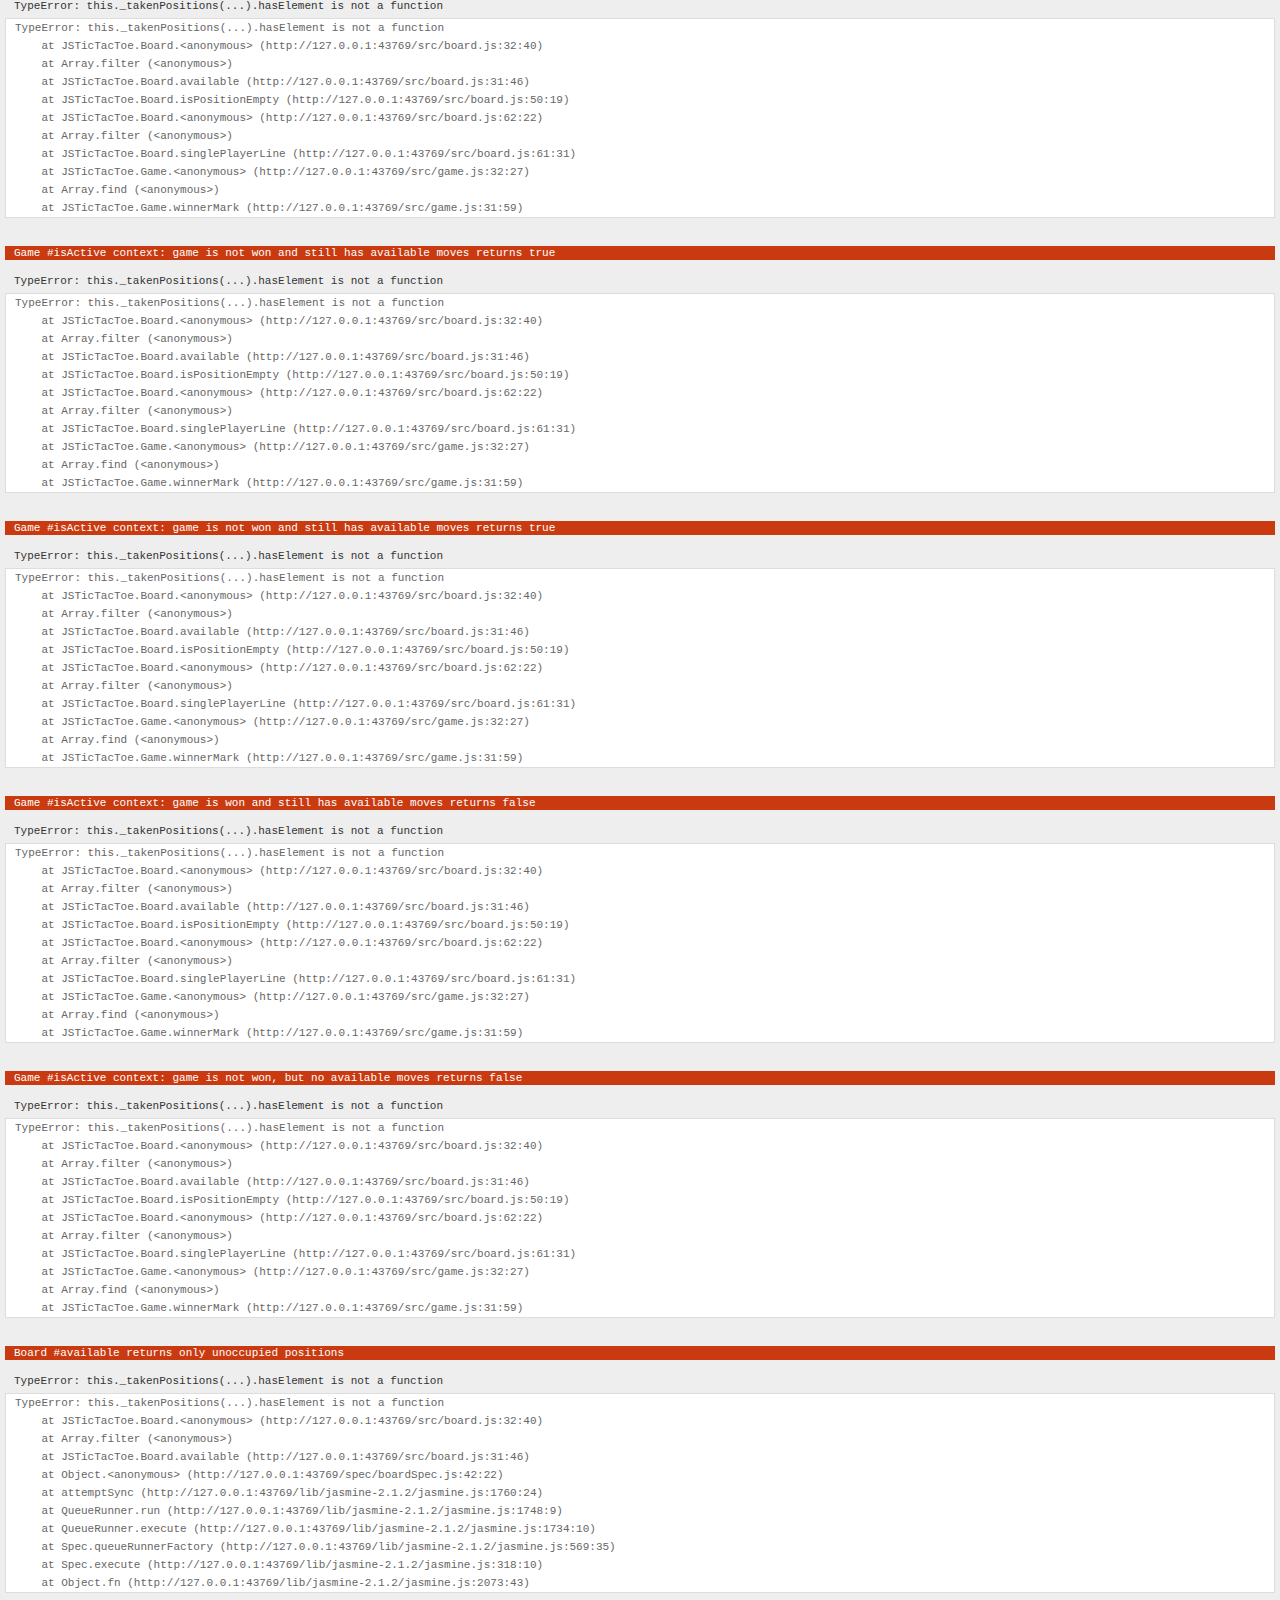
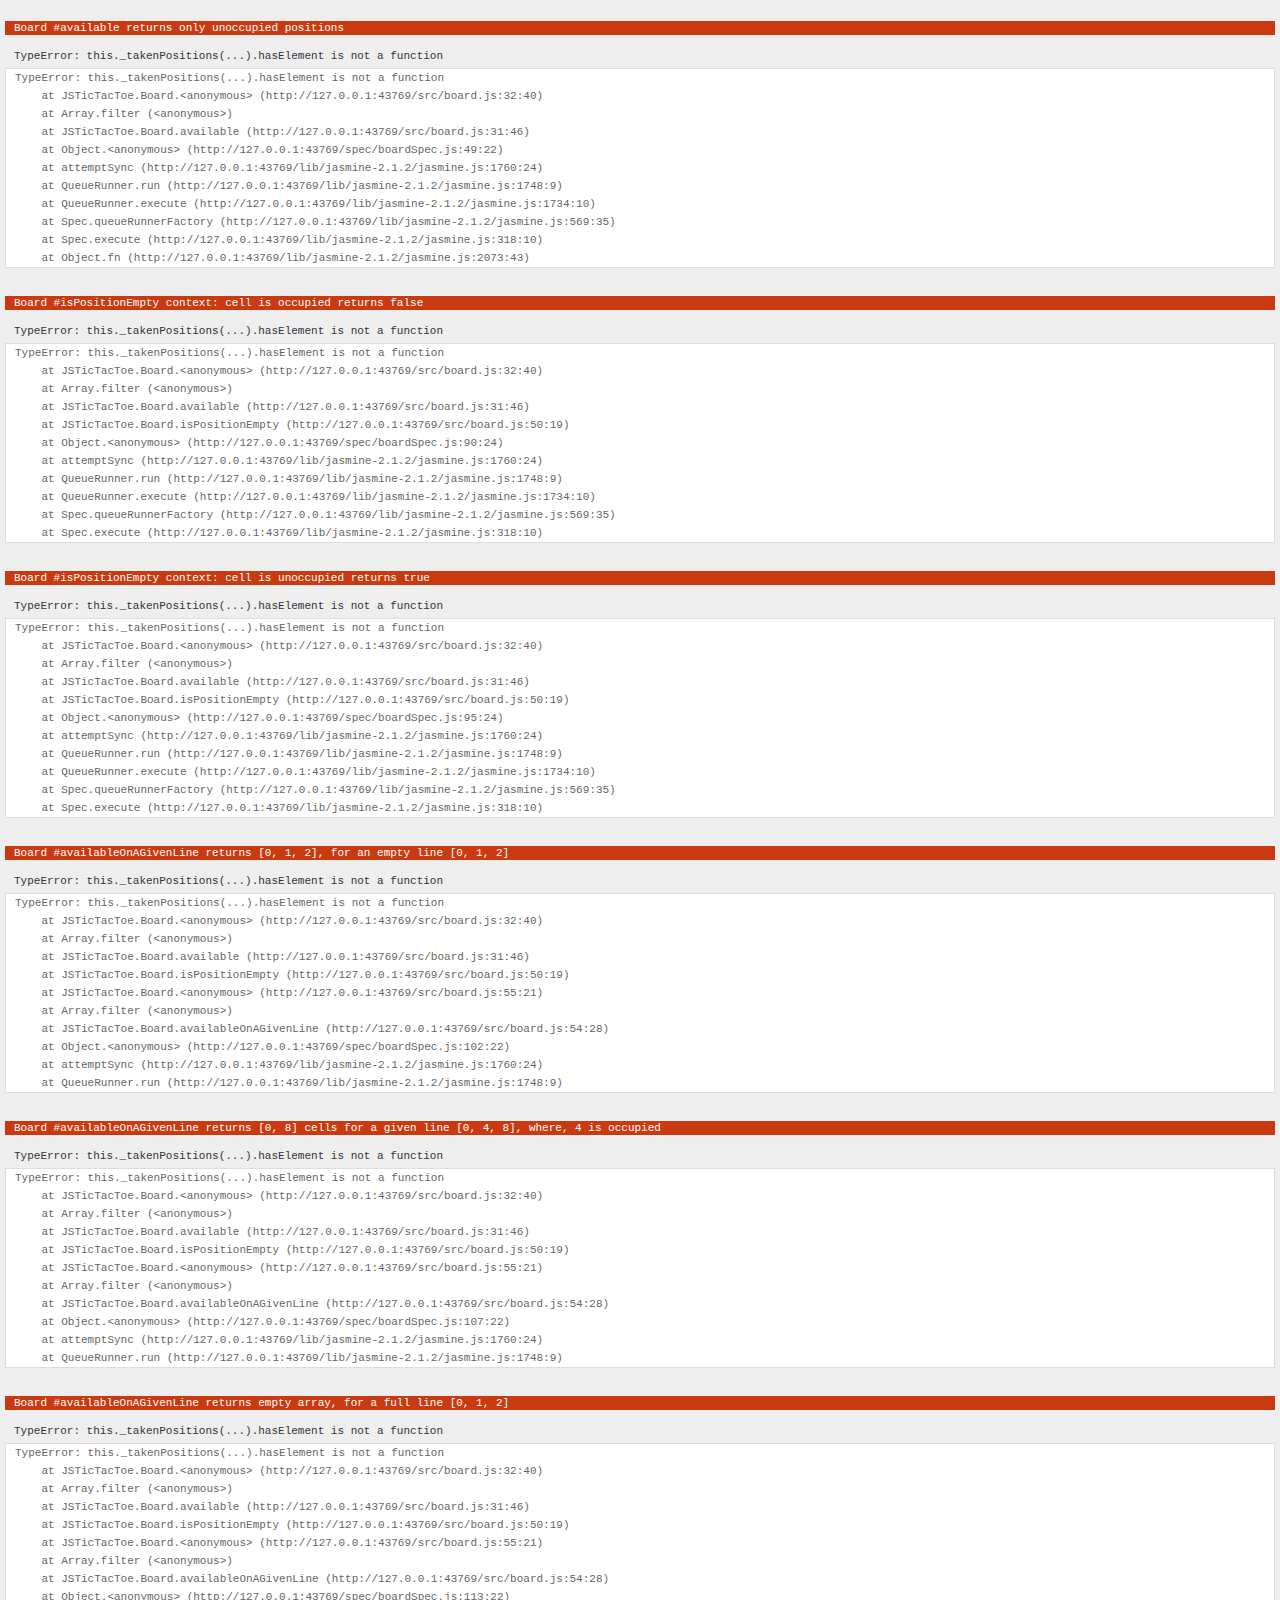
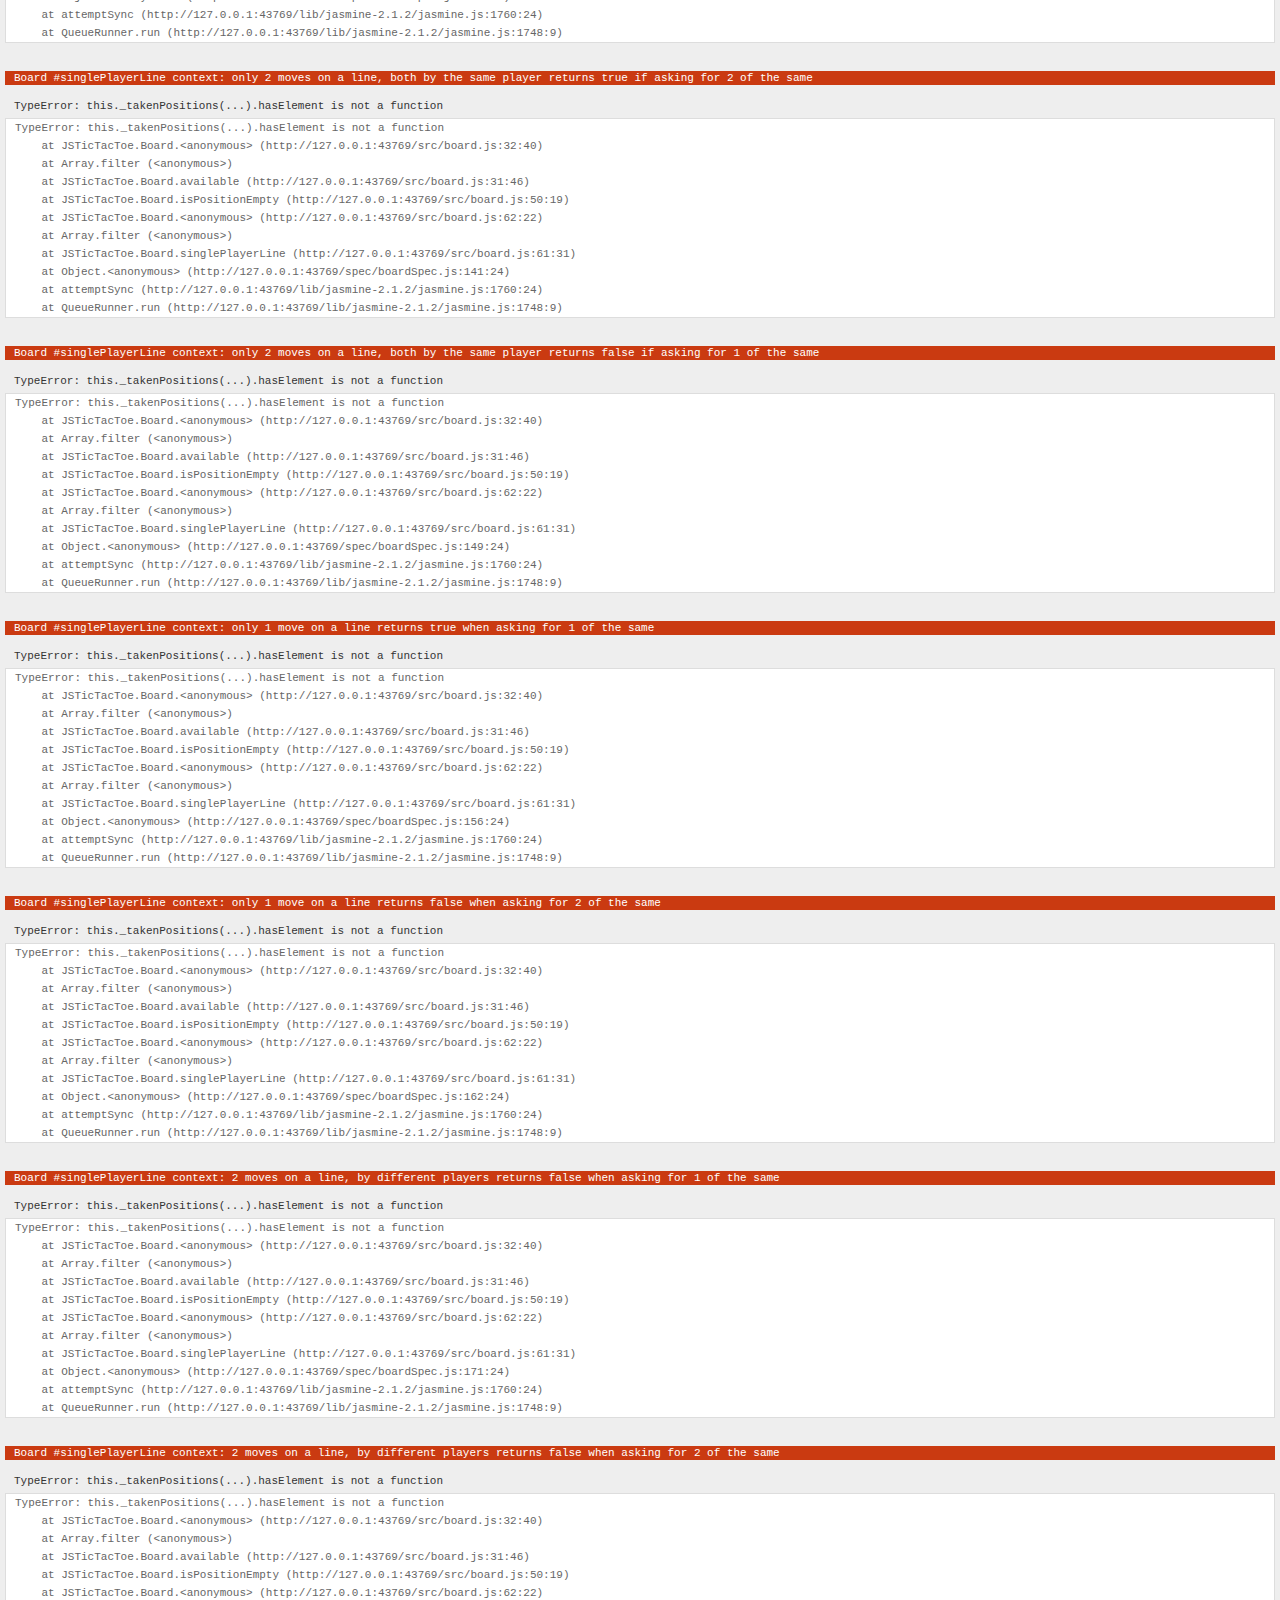
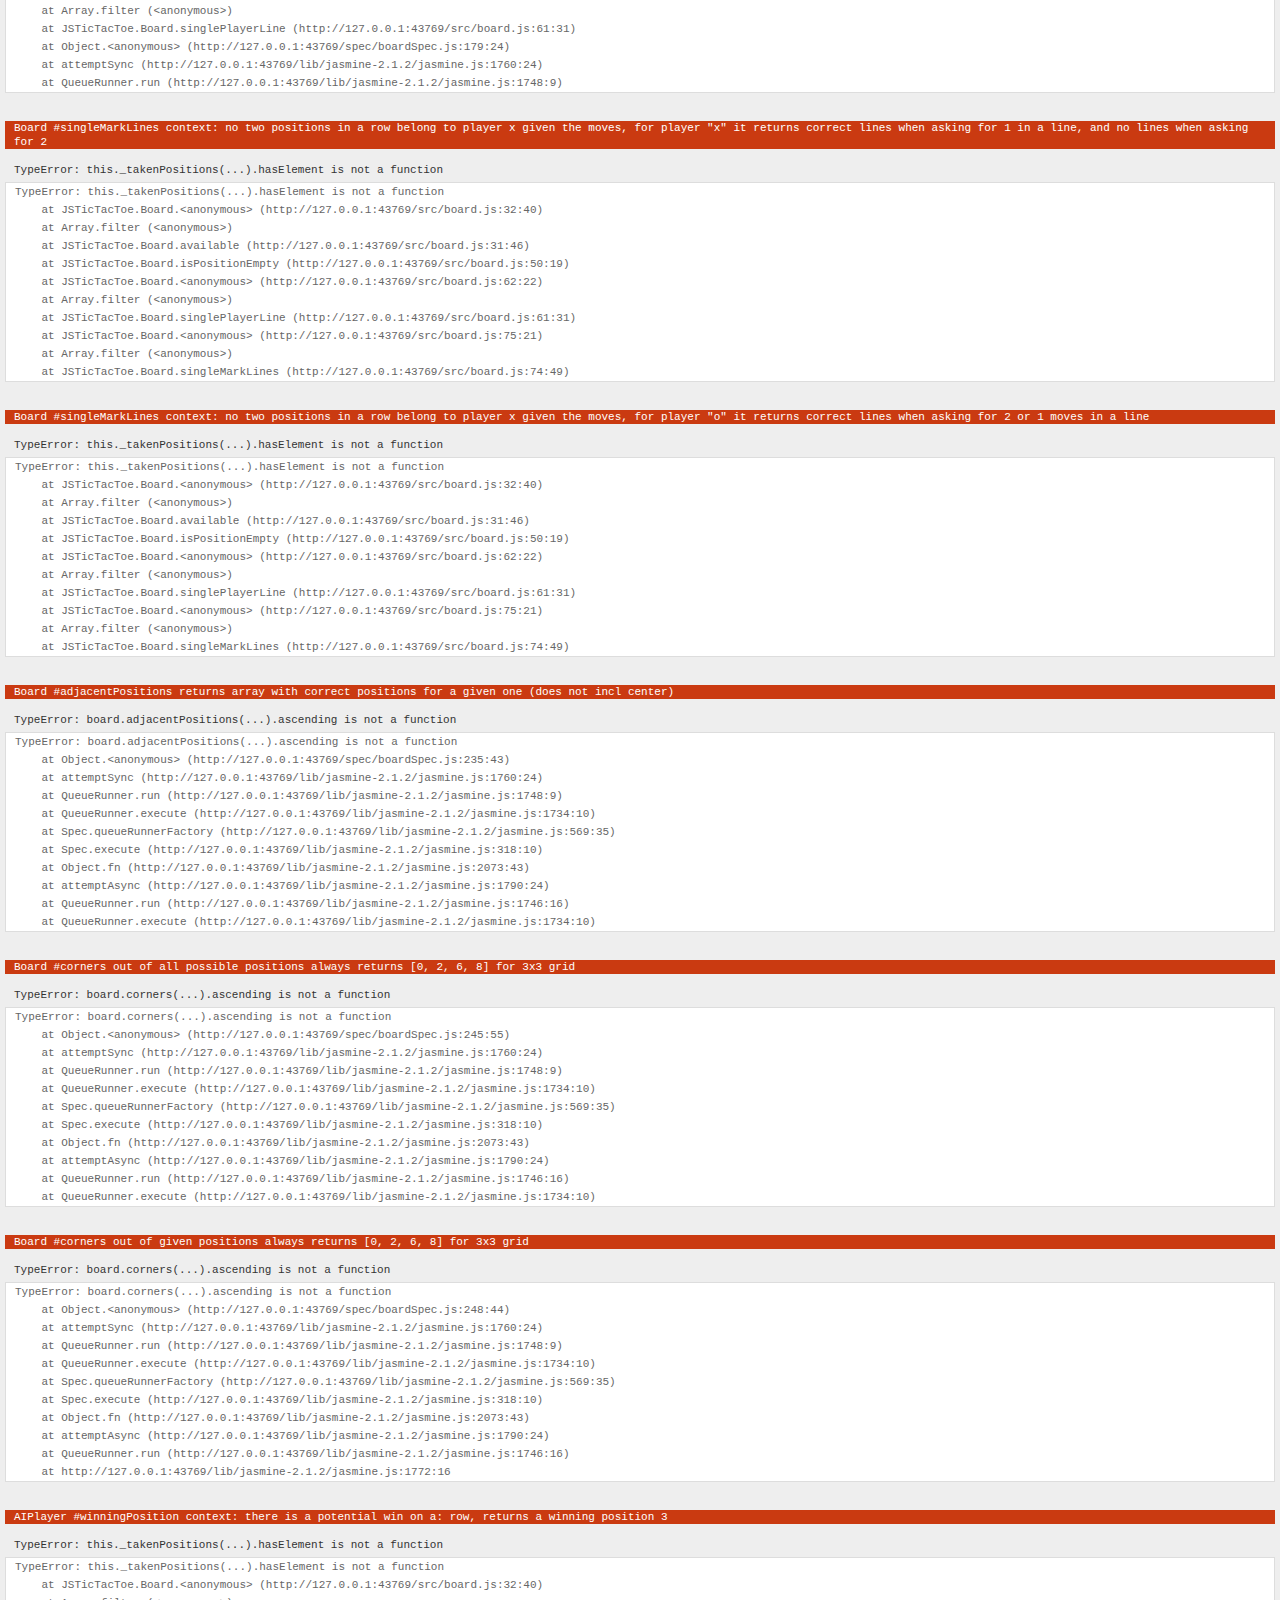
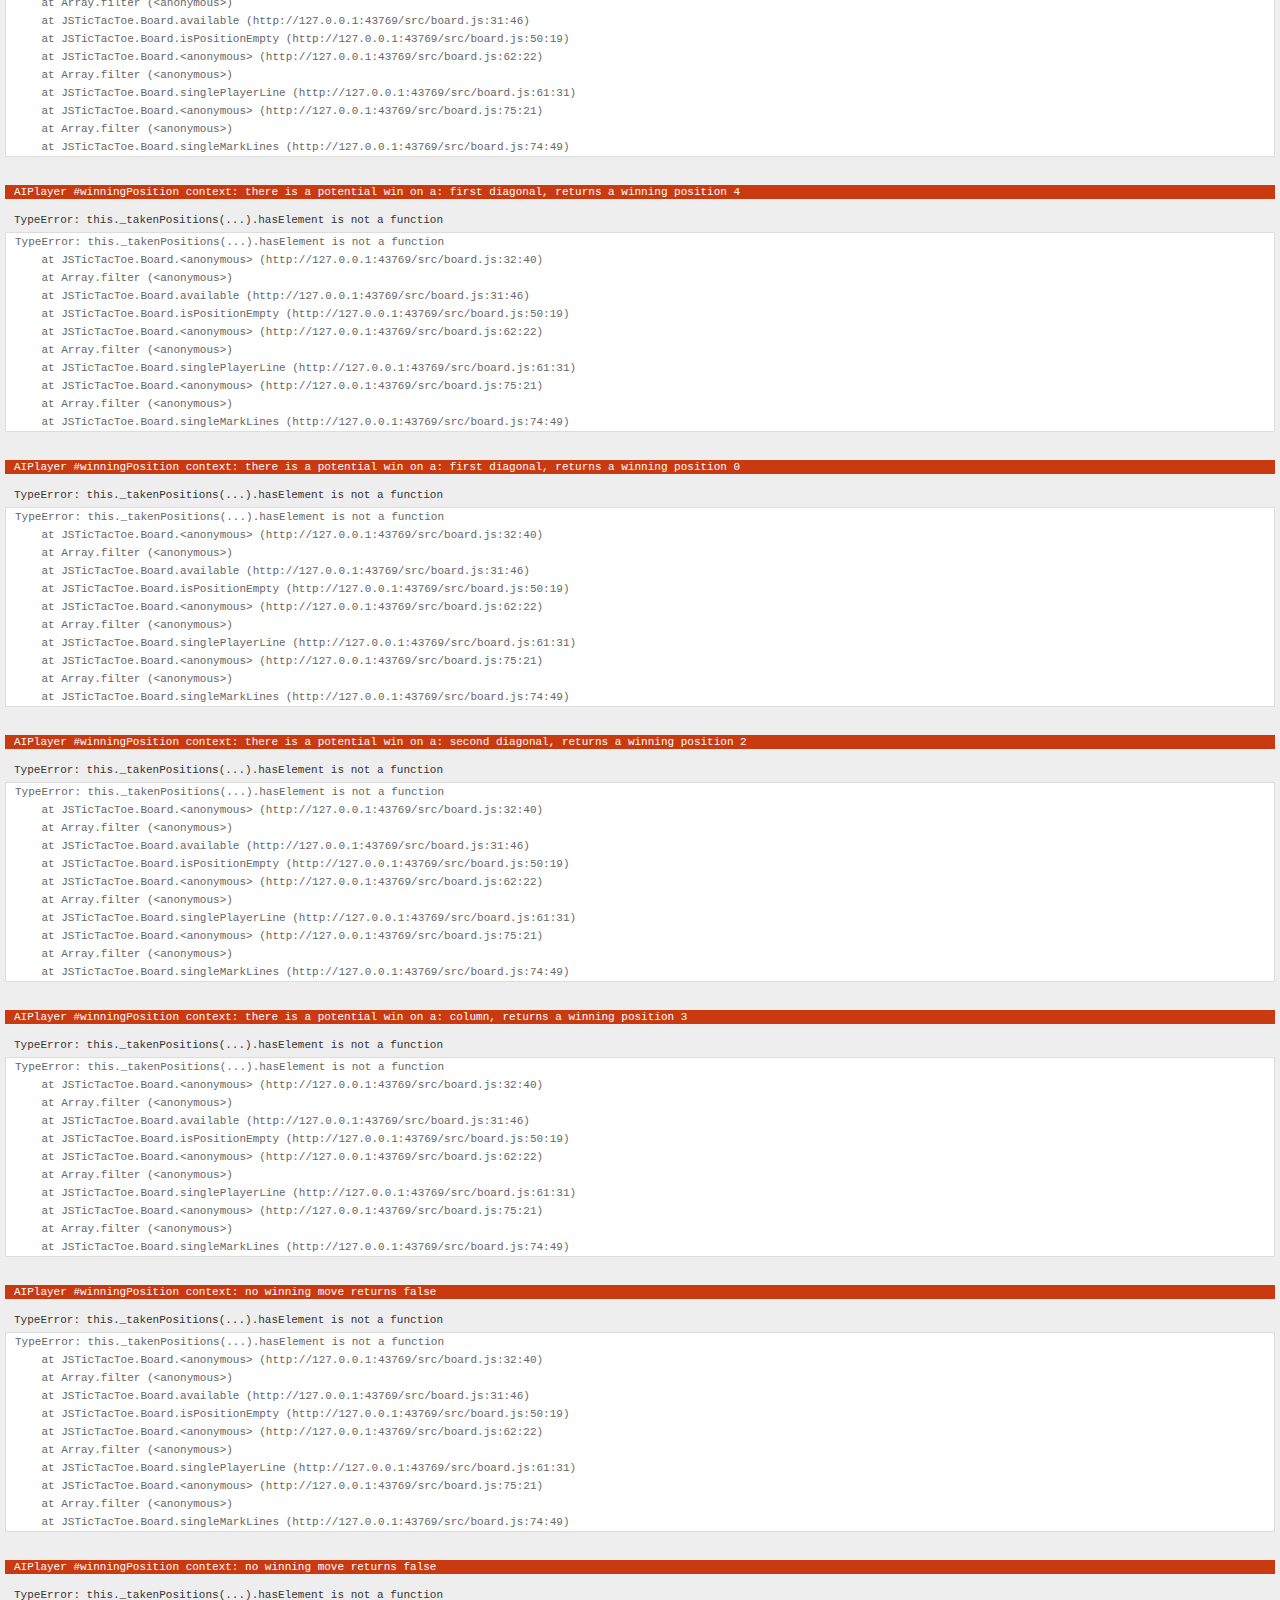
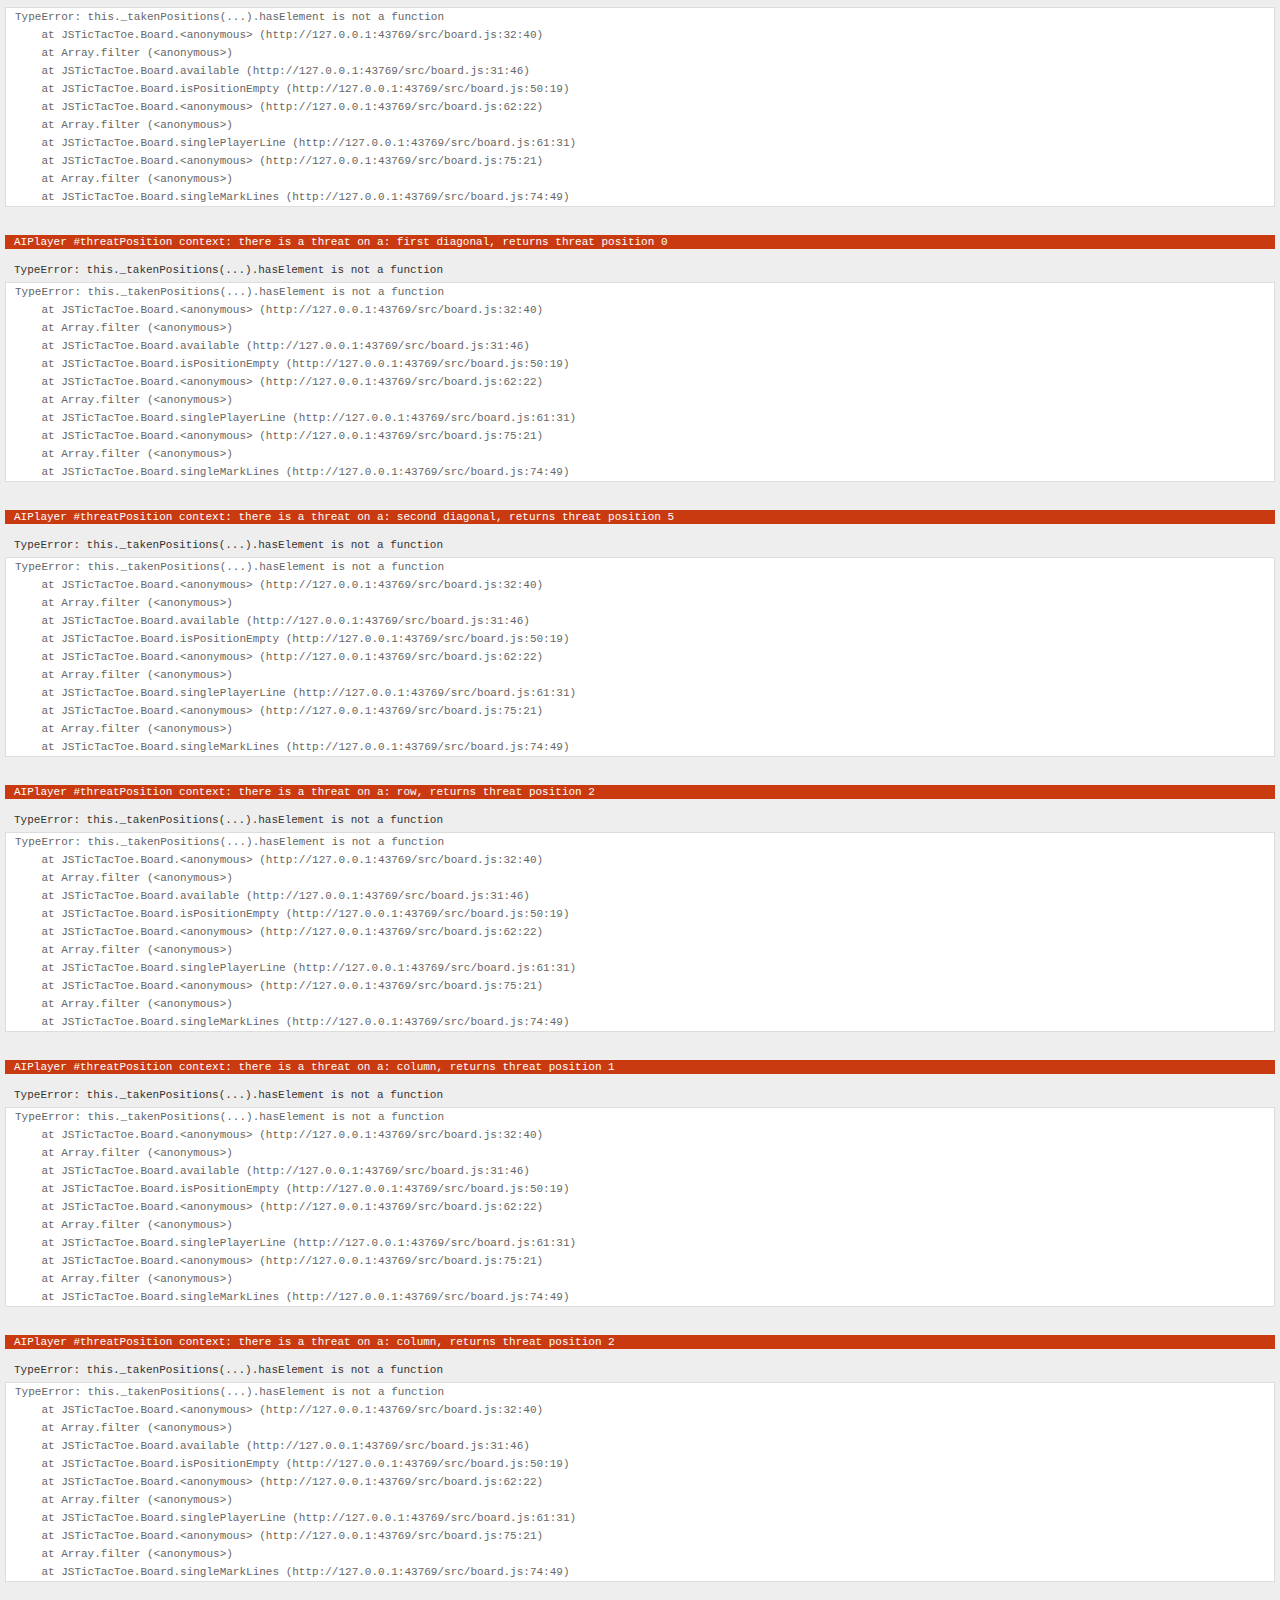
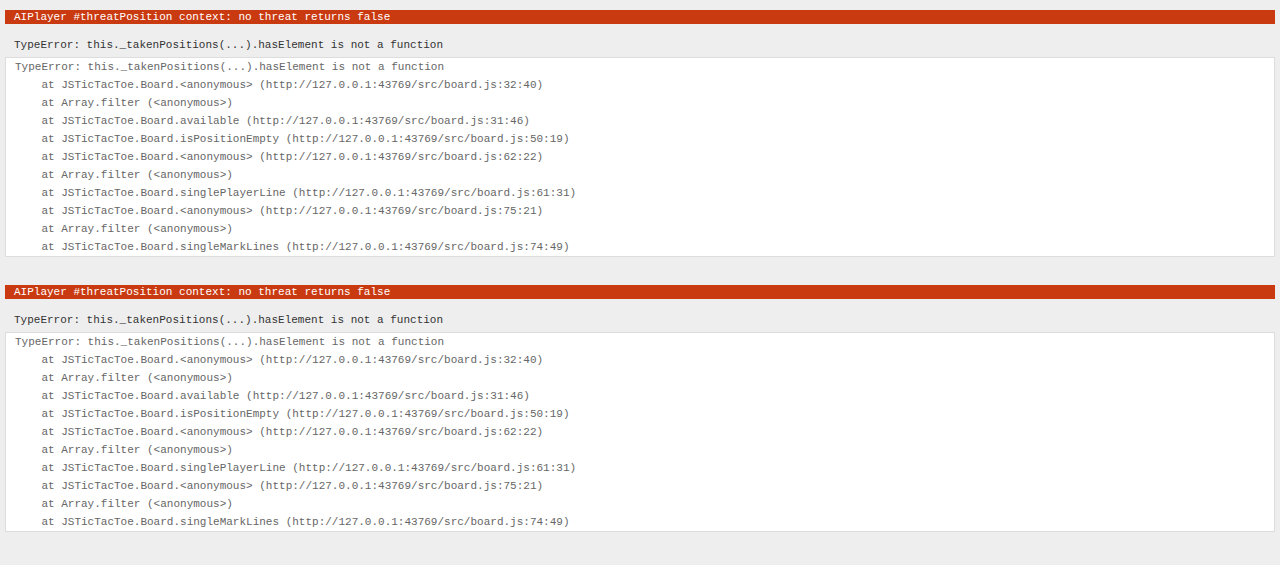
==== commit 9e4e2bce: "specs are running finally, however a lot are failing as some functionlity is not required properly" ====
--- a/SpecRunner.html
+++ b/SpecRunner.html
@@ -5,14 +5,39 @@
   <title>Jasmine Spec Runner v2.1.2</title>
   <link rel="shortcut icon" type="image/png" href="lib/jasmine-2.1.2/jasmine_favicon.png">
   <link rel="stylesheet" href="lib/jasmine-2.1.2/jasmine.css">
+  <script src="lib/requirejs/require.js"></script>
   
   <script src="lib/jasmine-2.1.2/jasmine.js"></script>
   <script src="lib/jasmine-2.1.2/jasmine-html.js"></script>
   <script src="lib/jasmine-2.1.2/boot.js"></script>
 
+  <script type="text/javascript">
+  </script>
+
+  
+  <script type="text/javascript">
+
+    // requirejs.config({
+    //   "paths": {
+    //     "domReady": "bower_components/requirejs/domReady"
+    //   }
+    // });
+    
+    require(
+      [
+        "spec/boardSpec",
+        "spec/gameSpec",
+        "spec/aiSpec"
+      ],
+      function( ){
+        window.onload();
+      }
+    );
+
+  </script>
+
+
   <!-- include source files here... -->
-  <script data-main="spec/mainSpec" src="bower_components/requirejs/require.js">
-  </script>
  <!--  // <script src='src/board.js'></script>
   // <script src='src/game.js'></script>
   // <script src='src/ai.js'></script> -->
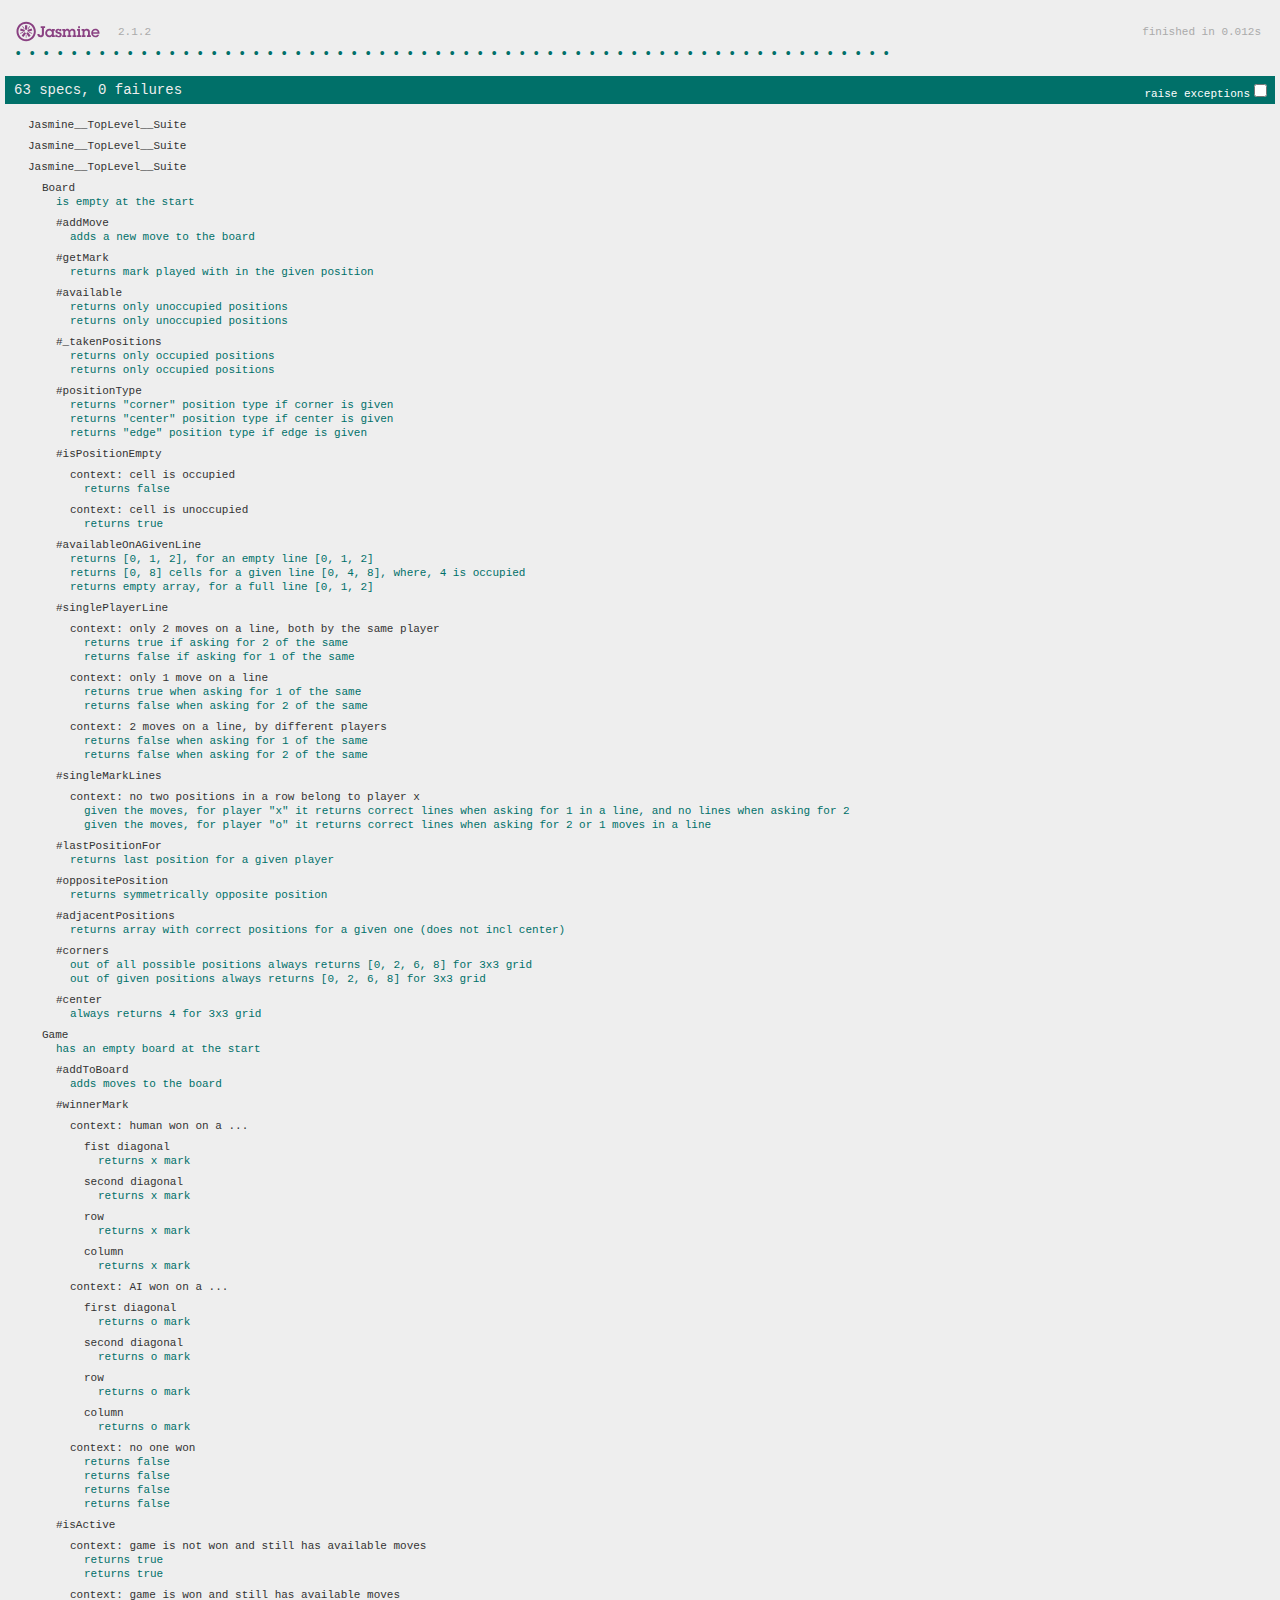
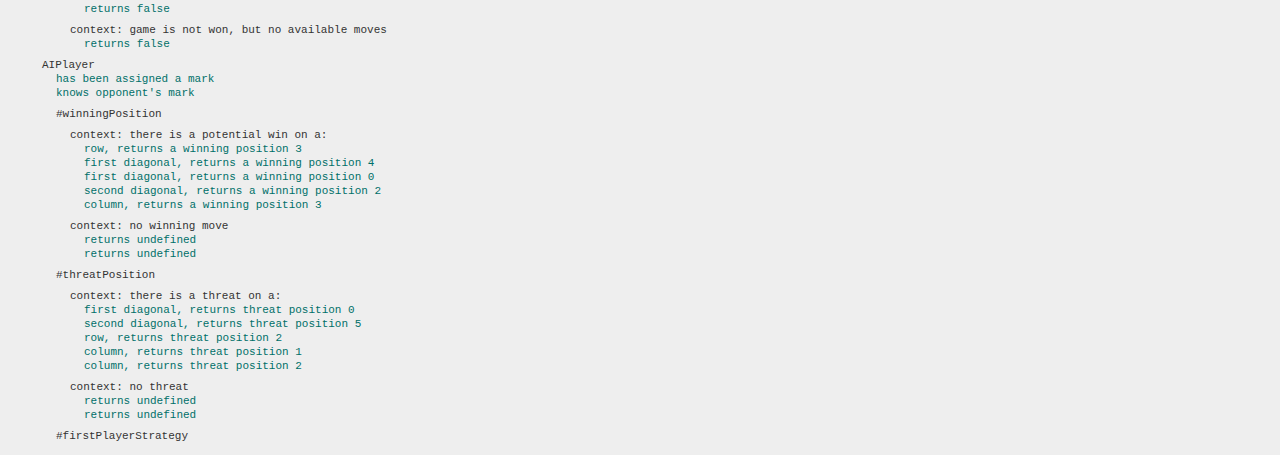
==== commit a52f1f05: "some fixes for tests and some ai cleanup" ====
--- a/SpecRunner.html
+++ b/SpecRunner.html
@@ -6,23 +6,10 @@
   <link rel="shortcut icon" type="image/png" href="lib/jasmine-2.1.2/jasmine_favicon.png">
   <link rel="stylesheet" href="lib/jasmine-2.1.2/jasmine.css">
   <script src="lib/requirejs/require.js"></script>
-  
   <script src="lib/jasmine-2.1.2/jasmine.js"></script>
   <script src="lib/jasmine-2.1.2/jasmine-html.js"></script>
   <script src="lib/jasmine-2.1.2/boot.js"></script>
-
   <script type="text/javascript">
-  </script>
-
-  
-  <script type="text/javascript">
-
-    // requirejs.config({
-    //   "paths": {
-    //     "domReady": "bower_components/requirejs/domReady"
-    //   }
-    // });
-    
     require(
       [
         "spec/boardSpec",
@@ -33,7 +20,6 @@
         window.onload();
       }
     );
-
   </script>
 
 
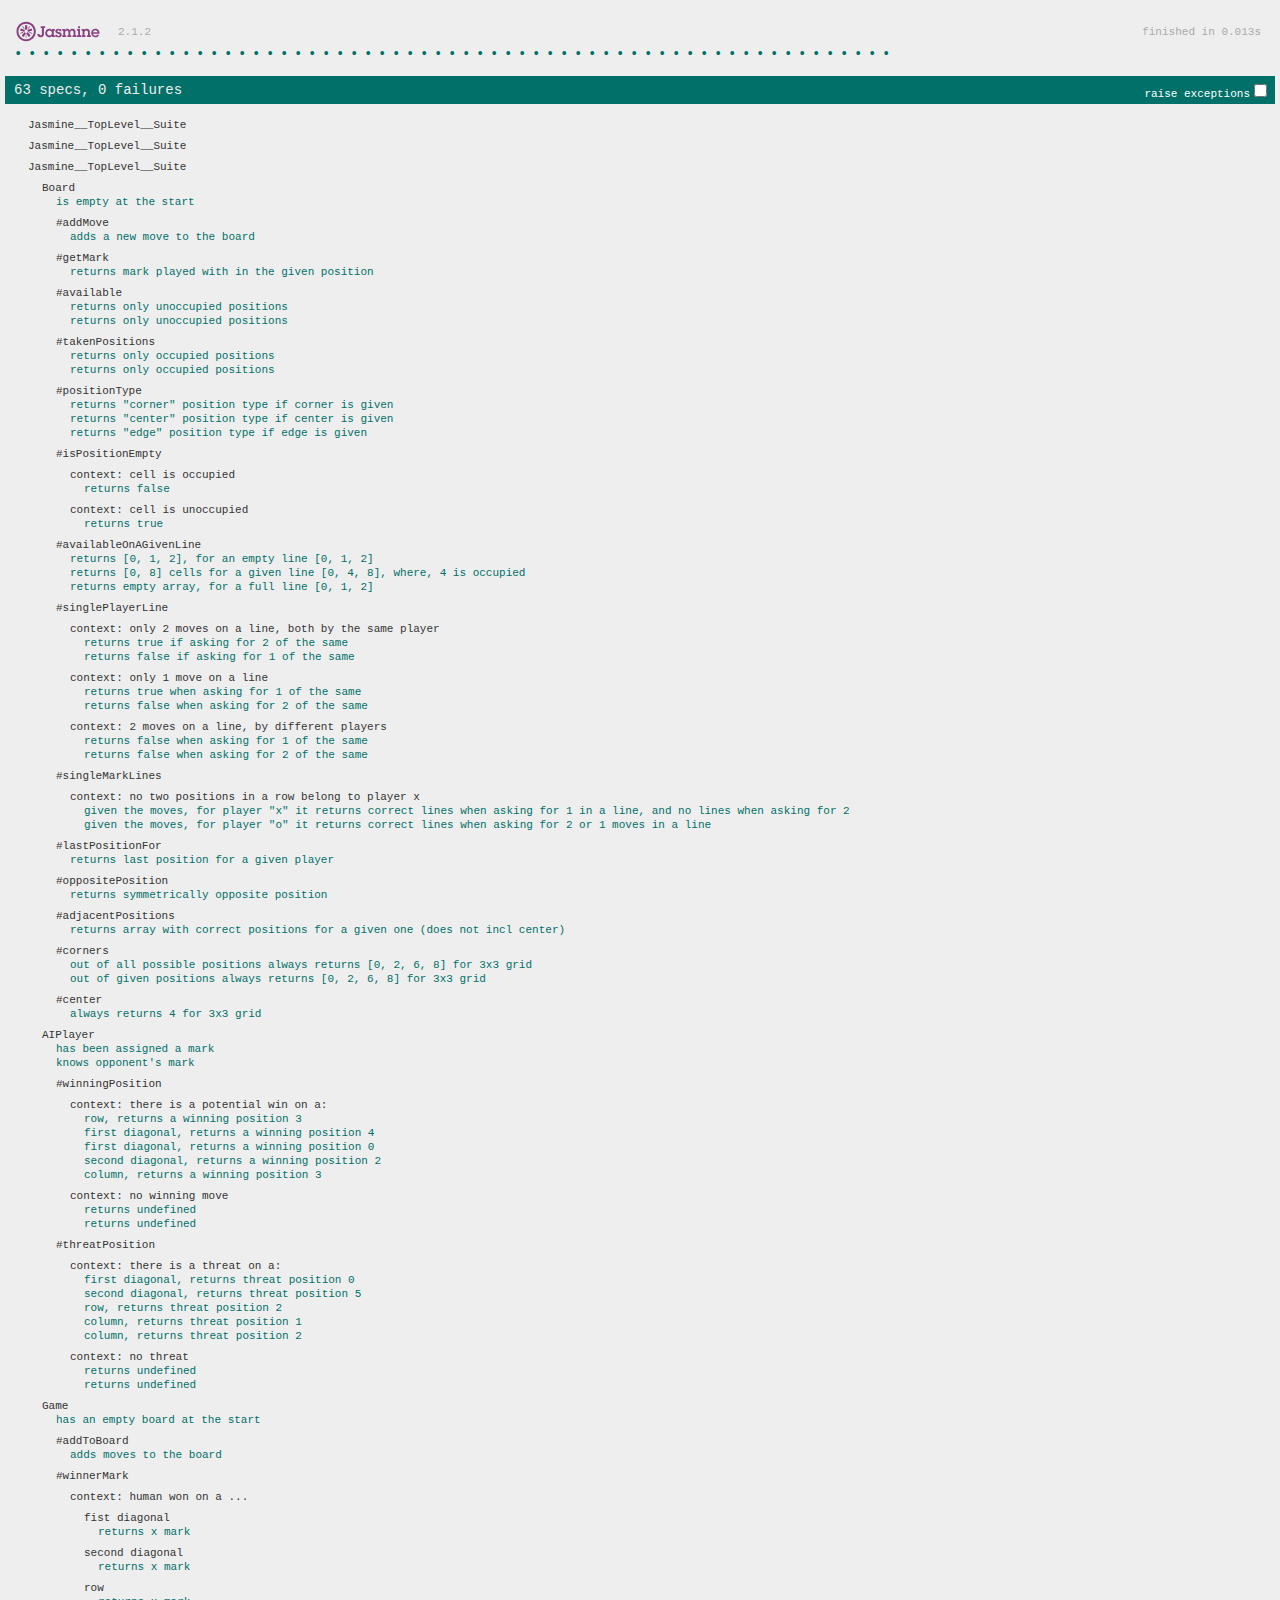
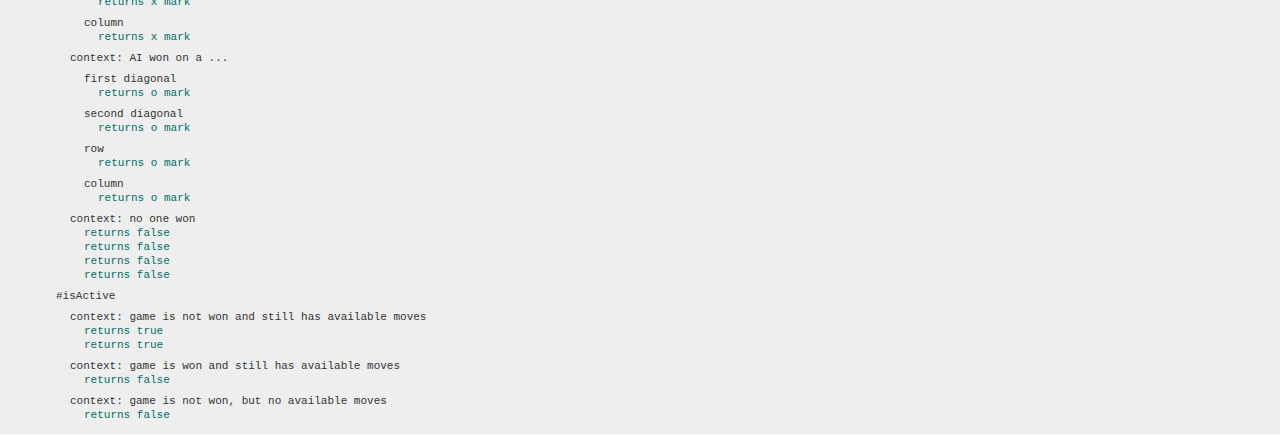
==== commit 28e112d7: "more tidy up" ====
--- a/SpecRunner.html
+++ b/SpecRunner.html
@@ -21,19 +21,6 @@
       }
     );
   </script>
-
-
-  <!-- include source files here... -->
- <!--  // <script src='src/board.js'></script>
-  // <script src='src/game.js'></script>
-  // <script src='src/ai.js'></script> -->
-  
-  <!-- include spec files here... -->
-  <!-- // <script src="spec/boardSpec.js" type="text/javascript"></script>
-  // <script src="spec/gameSpec.js" type="text/javascript"></script>
-  // <script src="spec/aiSpec.js" type="text/javascript"></script>
-   -->
-
 </head>
 
 <body>
